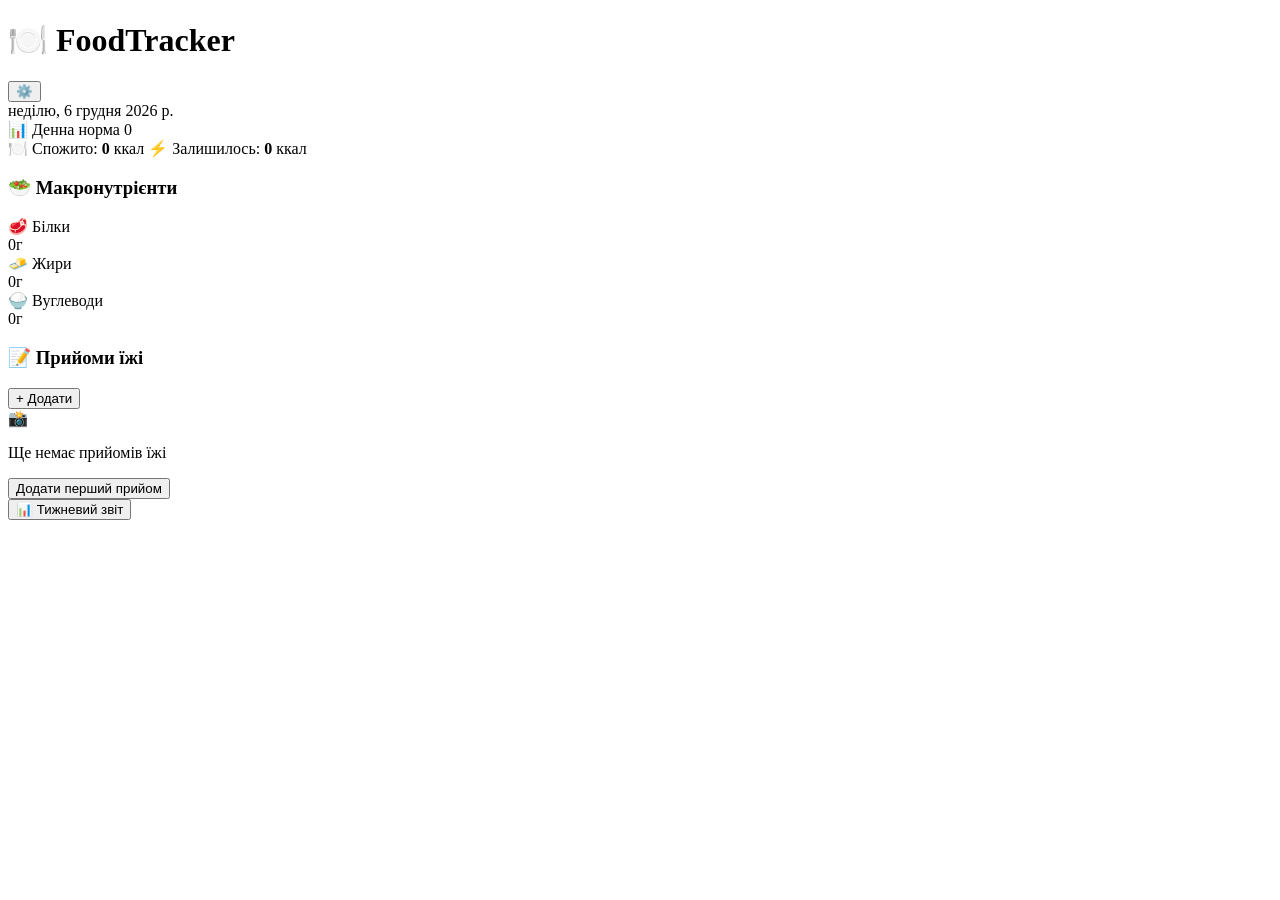
==== webapp/index.html @ 3dcd1859 "Add files via upload" ====
<!-- ============================================ -->
<!-- Файл: webapp/index.html -->
<!-- ============================================ -->
<!DOCTYPE html>
<html lang="uk">
<head>
    <meta charset="UTF-8">
    <meta name="viewport" content="width=device-width, initial-scale=1.0, viewport-fit=cover">
    <title>FoodTracker - Дашборд</title>
    <link rel="stylesheet" href="/static/style.css">
</head>
<body>
    <div class="app-container">
        <header class="header">
            <div class="header-top">
                <h1>🍽️ FoodTracker</h1>
                <button class="settings-btn" onclick="openSettings()">⚙️</button>
            </div>
            <div class="date-info">
                <span id="currentDate"></span>
            </div>
        </header>
        
        <div class="calorie-card">
            <div class="calorie-header">
                <span>📊 Денна норма</span>
                <span id="calorieGoal">0</span>
            </div>
            <div class="progress-bar">
                <div class="progress-fill" id="calorieProgress" style="width: 0%"></div>
            </div>
            <div class="calorie-stats">
                <span>🍽️ Спожито: <strong id="consumedCalories">0</strong> ккал</span>
                <span>⚡ Залишилось: <strong id="remainingCalories">0</strong> ккал</span>
            </div>
        </div>
        
        <div class="macros-card">
            <h3>🥗 Макронутрієнти</h3>
            <div class="macro-item">
                <span>🥩 Білки</span>
                <div class="macro-bar-container">
                    <div class="macro-bar protein-bar" id="proteinBar" style="width: 0%"></div>
                </div>
                <span id="proteinValue">0</span><span>г</span>
            </div>
            <div class="macro-item">
                <span>🧈 Жири</span>
                <div class="macro-bar-container">
                    <div class="macro-bar fat-bar" id="fatBar" style="width: 0%"></div>
                </div>
                <span id="fatValue">0</span><span>г</span>
            </div>
            <div class="macro-item">
                <span>🍚 Вуглеводи</span>
                <div class="macro-bar-container">
                    <div class="macro-bar carbs-bar" id="carbsBar" style="width: 0%"></div>
                </div>
                <span id="carbsValue">0</span><span>г</span>
            </div>
        </div>
        
        <div class="meals-section">
            <div class="section-header">
                <h3>📝 Прийоми їжі</h3>
                <button class="add-meal-btn" onclick="addMeal()">+ Додати</button>
            </div>
            <div id="mealsList" class="meals-list">
                <div class="empty-state">
                    <span>📸</span>
                    <p>Ще немає прийомів їжі</p>
                    <button onclick="addMeal()">Додати перший прийом</button>
                </div>
            </div>
        </div>
        
        <div class="actions-section">
            <button class="report-btn" onclick="getWeeklyReport()">
                📊 Тижневий звіт
            </button>
        </div>
    </div>
    
    <script>
        const telegramId = new URLSearchParams(window.location.search).get('user_id');
        
        if (!telegramId) {
            alert('Помилка авторизації');
        }
        
        // Завантаження даних
        async function loadData() {
            try {
                // Завантажуємо профіль
                const userRes = await fetch(`/api/user/${telegramId}`);
                const userData = await userRes.json();
                
                if (!userData.error) {
                    document.getElementById('calorieGoal').innerText = Math.round(userData.daily_calorie_goal) || 0;
                }
                
                // Завантажуємо прийоми за сьогодні
                const mealsRes = await fetch(`/api/meals/${telegramId}`);
                const meals = await mealsRes.json();
                
                renderMeals(meals);
                calculateTotals(meals, userData);
                
            } catch (error) {
                console.error('Error loading data:', error);
            }
        }
        
        function renderMeals(meals) {
            const container = document.getElementById('mealsList');
            
            if (!meals || meals.length === 0) {
                container.innerHTML = `
                    <div class="empty-state">
                        <span>📸</span>
                        <p>Ще немає прийомів їжі</p>
                        <button onclick="addMeal()">Додати перший прийом</button>
                    </div>
                `;
                return;
            }
            
            container.innerHTML = meals.map(meal => `
                <div class="meal-item">
                    <div class="meal-header">
                        <strong>${meal.name}</strong>
                        <span class="meal-calories">${meal.calories} ккал</span>
                    </div>
                    <div class="meal-macros">
                        <span>🥩 ${meal.protein}g</span>
                        <span>🧈 ${meal.fat}g</span>
                        <span>🍚 ${meal.carbs}g</span>
                    </div>
                    ${meal.feedback ? `<div class="meal-feedback">💡 ${meal.feedback}</div>` : ''}
                    <div class="meal-time">${new Date(meal.created_at).toLocaleTimeString('uk-UA')}</div>
                </div>
            `).join('');
        }
        
        function calculateTotals(meals, userData) {
            let totalCalories = 0;
            let totalProtein = 0;
            let totalFat = 0;
            let totalCarbs = 0;
            
            meals.forEach(meal => {
                totalCalories += meal.calories || 0;
                totalProtein += meal.protein || 0;
                totalFat += meal.fat || 0;
                totalCarbs += meal.carbs || 0;
            });
            
            const goal = userData.daily_calorie_goal || 2000;
            const remaining = Math.max(0, goal - totalCalories);
            const progress = (totalCalories / goal) * 100;
            
            document.getElementById('consumedCalories').innerText = totalCalories;
            document.getElementById('remainingCalories').innerText = Math.round(remaining);
            document.getElementById('calorieProgress').style.width = Math.min(progress, 100) + '%';
            
            document.getElementById('proteinValue').innerText = totalProtein;
            document.getElementById('fatValue').innerText = totalFat;
            document.getElementById('carbsValue').innerText = totalCarbs;
            
            // Розрахунок відсотків для макро (приблизно)
            const proteinGoal = userData.weight ? userData.weight * 1.8 : 100;
            const fatGoal = (goal * 0.28) / 9;
            const carbsGoal = (goal - (proteinGoal * 4) - (fatGoal * 9)) / 4;
            
            document.getElementById('proteinBar').style.width = Math.min((totalProtein / proteinGoal) * 100, 100) + '%';
            document.getElementById('fatBar').style.width = Math.min((totalFat / fatGoal) * 100, 100) + '%';
            document.getElementById('carbsBar').style.width = Math.min((totalCarbs / carbsGoal) * 100, 100) + '%';
        }
        
        function addMeal() {
            window.location.href = `/add-meal?user_id=${telegramId}`;
        }
        
        function openSettings() {
            window.location.href = `/settings?user_id=${telegramId}`;
        }
        
        async function getWeeklyReport() {
            try {
                const response = await fetch(`/api/weekly-report/${telegramId}`);
                const data = await response.json();
                
                if (data.error) {
                    alert(data.error);
                    return;
                }
                
                alert(data.ai_analysis || 'Звіт готовий! Перевірте повідомлення в боті.');
            } catch (error) {
                console.error('Error getting report:', error);
                alert('Помилка отримання звіту');
            }
        }
        
        // Встановлення поточної дати
        document.getElementById('currentDate').innerText = new Date().toLocaleDateString('uk-UA', {
            weekday: 'long',
            year: 'numeric',
            month: 'long',
            day: 'numeric'
        });
        
        // Завантаження даних при старті
        loadData();
        
        // Оновлення кожні 30 секунд
        setInterval(loadData, 30000);
    </script>
</body>
</html>
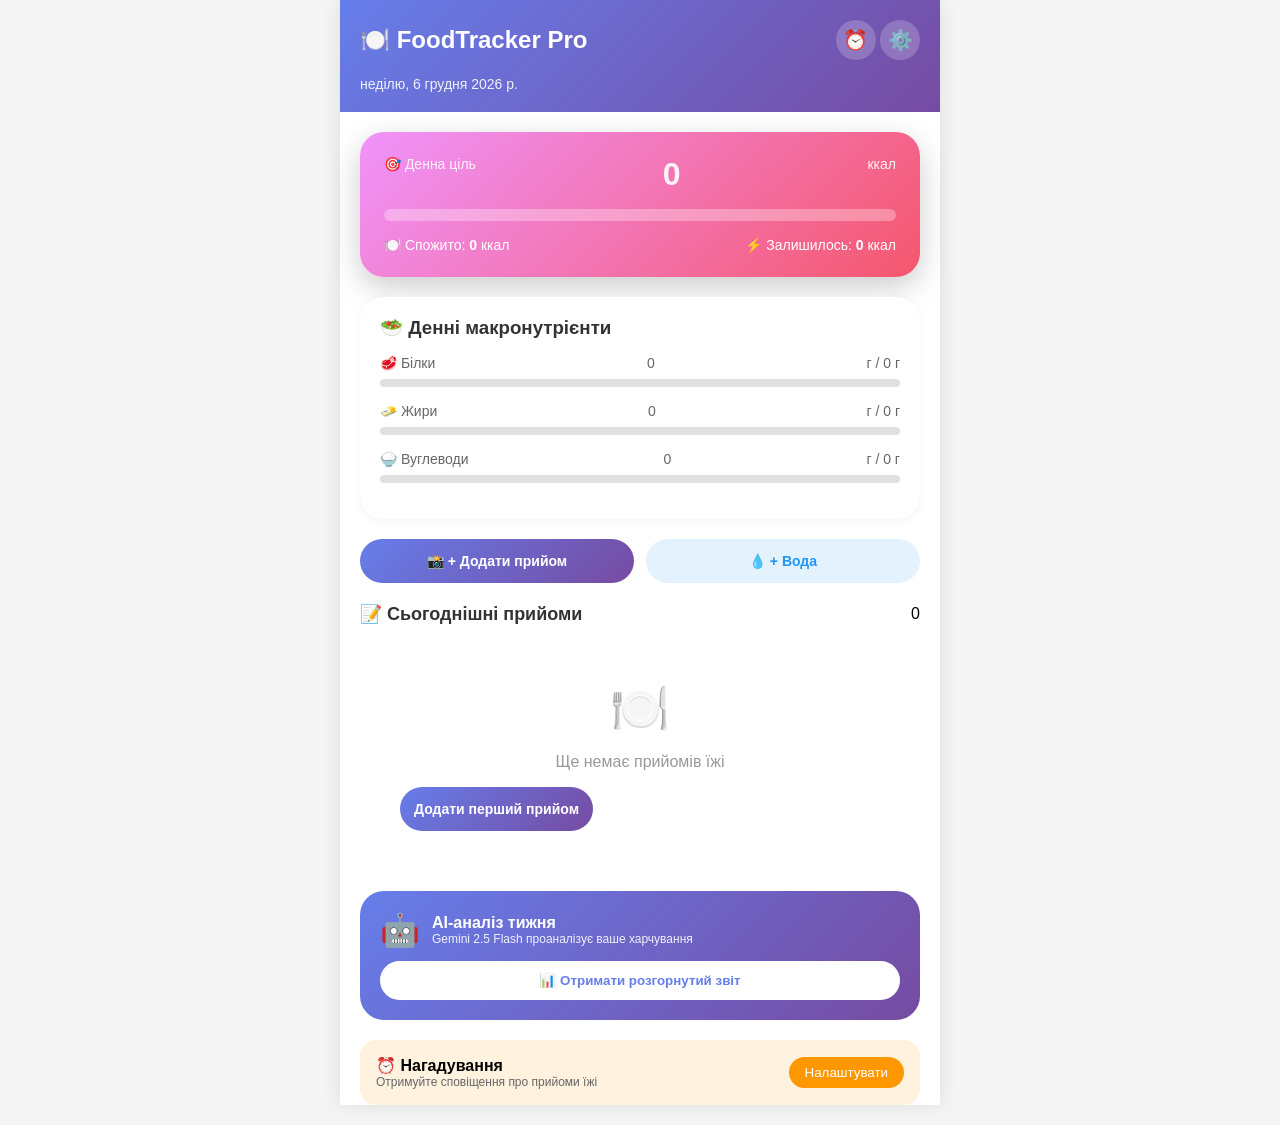
==== commit df9ff2ed: "Update index.html" ====
--- a/webapp/index.html
+++ b/webapp/index.html
@@ -1,30 +1,372 @@
-<!-- ============================================ -->
-<!-- Файл: webapp/index.html -->
-<!-- ============================================ -->
 <!DOCTYPE html>
 <html lang="uk">
 <head>
     <meta charset="UTF-8">
     <meta name="viewport" content="width=device-width, initial-scale=1.0, viewport-fit=cover">
-    <title>FoodTracker - Дашборд</title>
-    <link rel="stylesheet" href="/static/style.css">
+    <title>FoodTracker Pro - AI Nutritionist</title>
+    <style>
+        * {
+            margin: 0;
+            padding: 0;
+            box-sizing: border-box;
+        }
+
+        body {
+            font-family: -apple-system, BlinkMacSystemFont, 'Segoe UI', Roboto, Helvetica, Arial, sans-serif;
+            background: #f5f5f5;
+            min-height: 100vh;
+        }
+
+        /* Головний контейнер */
+        .app-container {
+            max-width: 600px;
+            margin: 0 auto;
+            background: white;
+            min-height: 100vh;
+            box-shadow: 0 0 20px rgba(0,0,0,0.1);
+        }
+
+        /* Хедер */
+        .header {
+            background: linear-gradient(135deg, #667eea 0%, #764ba2 100%);
+            color: white;
+            padding: 20px;
+            position: sticky;
+            top: 0;
+            z-index: 100;
+        }
+
+        .header-top {
+            display: flex;
+            justify-content: space-between;
+            align-items: center;
+            margin-bottom: 16px;
+        }
+
+        .header h1 {
+            font-size: 24px;
+            font-weight: 600;
+        }
+
+        .settings-btn, .notify-btn {
+            background: rgba(255,255,255,0.2);
+            border: none;
+            color: white;
+            width: 40px;
+            height: 40px;
+            border-radius: 20px;
+            font-size: 20px;
+            cursor: pointer;
+            transition: all 0.3s;
+        }
+
+        .date-info {
+            font-size: 14px;
+            opacity: 0.9;
+        }
+
+        /* Картка калорій */
+        .calorie-card {
+            background: linear-gradient(135deg, #f093fb 0%, #f5576c 100%);
+            margin: 20px;
+            padding: 24px;
+            border-radius: 24px;
+            color: white;
+            box-shadow: 0 10px 30px rgba(0,0,0,0.2);
+        }
+
+        .calorie-header {
+            display: flex;
+            justify-content: space-between;
+            margin-bottom: 16px;
+            font-size: 14px;
+            opacity: 0.9;
+        }
+
+        .calorie-goal {
+            font-size: 32px;
+            font-weight: bold;
+        }
+
+        .progress-bar {
+            background: rgba(255,255,255,0.3);
+            height: 12px;
+            border-radius: 6px;
+            overflow: hidden;
+            margin: 16px 0;
+        }
+
+        .progress-fill {
+            background: white;
+            height: 100%;
+            width: 0%;
+            transition: width 0.5s ease;
+            border-radius: 6px;
+        }
+
+        .calorie-stats {
+            display: flex;
+            justify-content: space-between;
+            font-size: 14px;
+        }
+
+        /* Картка макронутрієнтів */
+        .macros-card {
+            background: white;
+            margin: 20px;
+            padding: 20px;
+            border-radius: 24px;
+            box-shadow: 0 2px 10px rgba(0,0,0,0.05);
+        }
+
+        .macros-card h3 {
+            margin-bottom: 16px;
+            color: #333;
+        }
+
+        .macro-item {
+            margin-bottom: 16px;
+        }
+
+        .macro-label {
+            display: flex;
+            justify-content: space-between;
+            margin-bottom: 8px;
+            font-size: 14px;
+            color: #666;
+        }
+
+        .macro-bar {
+            background: #e0e0e0;
+            height: 8px;
+            border-radius: 4px;
+            overflow: hidden;
+        }
+
+        .macro-fill {
+            height: 100%;
+            transition: width 0.5s ease;
+        }
+
+        .protein-fill { background: #4caf50; }
+        .fat-fill { background: #ff9800; }
+        .carbs-fill { background: #2196f3; }
+
+        /* Кнопки дій */
+        .action-buttons {
+            display: grid;
+            grid-template-columns: 1fr 1fr;
+            gap: 12px;
+            margin: 20px;
+        }
+
+        .action-btn {
+            padding: 14px;
+            border: none;
+            border-radius: 28px;
+            font-size: 14px;
+            font-weight: 600;
+            cursor: pointer;
+            transition: all 0.3s;
+            display: flex;
+            align-items: center;
+            justify-content: center;
+            gap: 8px;
+        }
+
+        .add-meal-btn {
+            background: linear-gradient(135deg, #667eea, #764ba2);
+            color: white;
+        }
+
+        .add-water-btn {
+            background: #e3f2fd;
+            color: #2196f3;
+        }
+
+        /* Секція прийомів їжі */
+        .meals-section {
+            margin: 20px;
+        }
+
+        .section-header {
+            display: flex;
+            justify-content: space-between;
+            align-items: center;
+            margin-bottom: 16px;
+        }
+
+        .section-header h3 {
+            font-size: 18px;
+            color: #333;
+        }
+
+        .meal-item {
+            background: #f8f9fa;
+            padding: 16px;
+            border-radius: 16px;
+            margin-bottom: 12px;
+            transition: all 0.3s;
+        }
+
+        .meal-header {
+            display: flex;
+            justify-content: space-between;
+            margin-bottom: 8px;
+        }
+
+        .meal-name {
+            font-weight: 600;
+            color: #333;
+        }
+
+        .meal-calories {
+            font-weight: 600;
+            color: #f5576c;
+        }
+
+        .meal-macros {
+            display: flex;
+            gap: 16px;
+            font-size: 12px;
+            color: #666;
+            margin-bottom: 8px;
+        }
+
+        .meal-feedback {
+            background: #e8f5e9;
+            padding: 8px 12px;
+            border-radius: 12px;
+            font-size: 12px;
+            color: #2e7d32;
+            margin-top: 8px;
+        }
+
+        .meal-time {
+            font-size: 11px;
+            color: #999;
+            margin-top: 8px;
+        }
+
+        /* Тижневий звіт */
+        .report-section {
+            background: linear-gradient(135deg, #667eea 0%, #764ba2 100%);
+            margin: 20px;
+            padding: 20px;
+            border-radius: 24px;
+            color: white;
+        }
+
+        .report-btn {
+            background: white;
+            color: #667eea;
+            border: none;
+            padding: 12px;
+            border-radius: 24px;
+            width: 100%;
+            font-weight: 600;
+            cursor: pointer;
+            margin-top: 12px;
+        }
+
+        /* Нагадування */
+        .reminder-section {
+            background: #fff3e0;
+            margin: 20px;
+            padding: 16px;
+            border-radius: 16px;
+            display: flex;
+            justify-content: space-between;
+            align-items: center;
+        }
+
+        /* Модальне вікно */
+        .modal {
+            display: none;
+            position: fixed;
+            top: 0;
+            left: 0;
+            right: 0;
+            bottom: 0;
+            background: rgba(0,0,0,0.5);
+            z-index: 1000;
+            align-items: center;
+            justify-content: center;
+        }
+
+        .modal-content {
+            background: white;
+            border-radius: 24px;
+            padding: 24px;
+            max-width: 90%;
+            width: 400px;
+            max-height: 80vh;
+            overflow-y: auto;
+        }
+
+        .modal-header {
+            display: flex;
+            justify-content: space-between;
+            margin-bottom: 20px;
+        }
+
+        .close-modal {
+            background: none;
+            border: none;
+            font-size: 24px;
+            cursor: pointer;
+        }
+
+        /* Порожній стан */
+        .empty-state {
+            text-align: center;
+            padding: 40px;
+            color: #999;
+        }
+
+        .empty-state span {
+            font-size: 48px;
+            display: block;
+            margin-bottom: 16px;
+        }
+
+        /* Анімації */
+        @keyframes slideIn {
+            from {
+                transform: translateY(20px);
+                opacity: 0;
+            }
+            to {
+                transform: translateY(0);
+                opacity: 1;
+            }
+        }
+
+        .meal-item {
+            animation: slideIn 0.3s ease;
+        }
+    </style>
 </head>
 <body>
     <div class="app-container">
-        <header class="header">
+        <!-- Хедер -->
+        <div class="header">
             <div class="header-top">
-                <h1>🍽️ FoodTracker</h1>
-                <button class="settings-btn" onclick="openSettings()">⚙️</button>
-            </div>
-            <div class="date-info">
-                <span id="currentDate"></span>
-            </div>
-        </header>
-        
+                <h1>🍽️ FoodTracker Pro</h1>
+                <div>
+                    <button class="notify-btn" onclick="openNotifications()">⏰</button>
+                    <button class="settings-btn" onclick="openSettings()">⚙️</button>
+                </div>
+            </div>
+            <div class="date-info" id="currentDate"></div>
+        </div>
+
+        <!-- Картка калорій -->
         <div class="calorie-card">
             <div class="calorie-header">
-                <span>📊 Денна норма</span>
-                <span id="calorieGoal">0</span>
+                <span>🎯 Денна ціль</span>
+                <span class="calorie-goal" id="calorieGoal">0</span>
+                <span>ккал</span>
             </div>
             <div class="progress-bar">
                 <div class="progress-fill" id="calorieProgress" style="width: 0%"></div>
@@ -34,92 +376,214 @@
                 <span>⚡ Залишилось: <strong id="remainingCalories">0</strong> ккал</span>
             </div>
         </div>
-        
+
+        <!-- Макронутрієнти -->
         <div class="macros-card">
-            <h3>🥗 Макронутрієнти</h3>
+            <h3>🥗 Денні макронутрієнти</h3>
             <div class="macro-item">
-                <span>🥩 Білки</span>
-                <div class="macro-bar-container">
-                    <div class="macro-bar protein-bar" id="proteinBar" style="width: 0%"></div>
-                </div>
-                <span id="proteinValue">0</span><span>г</span>
+                <div class="macro-label">
+                    <span>🥩 Білки</span>
+                    <span id="proteinValue">0</span>
+                    <span>г / <span id="proteinGoal">0</span> г</span>
+                </div>
+                <div class="macro-bar">
+                    <div class="macro-fill protein-fill" id="proteinBar" style="width: 0%"></div>
+                </div>
             </div>
             <div class="macro-item">
-                <span>🧈 Жири</span>
-                <div class="macro-bar-container">
-                    <div class="macro-bar fat-bar" id="fatBar" style="width: 0%"></div>
-                </div>
-                <span id="fatValue">0</span><span>г</span>
+                <div class="macro-label">
+                    <span>🧈 Жири</span>
+                    <span id="fatValue">0</span>
+                    <span>г / <span id="fatGoal">0</span> г</span>
+                </div>
+                <div class="macro-bar">
+                    <div class="macro-fill fat-fill" id="fatBar" style="width: 0%"></div>
+                </div>
             </div>
             <div class="macro-item">
-                <span>🍚 Вуглеводи</span>
-                <div class="macro-bar-container">
-                    <div class="macro-bar carbs-bar" id="carbsBar" style="width: 0%"></div>
-                </div>
-                <span id="carbsValue">0</span><span>г</span>
+                <div class="macro-label">
+                    <span>🍚 Вуглеводи</span>
+                    <span id="carbsValue">0</span>
+                    <span>г / <span id="carbsGoal">0</span> г</span>
+                </div>
+                <div class="macro-bar">
+                    <div class="macro-fill carbs-fill" id="carbsBar" style="width: 0%"></div>
+                </div>
             </div>
         </div>
-        
+
+        <!-- Кнопки дій -->
+        <div class="action-buttons">
+            <button class="action-btn add-meal-btn" onclick="addMeal()">
+                📸 + Додати прийом
+            </button>
+            <button class="action-btn add-water-btn" onclick="addWater()">
+                💧 + Вода
+            </button>
+        </div>
+
+        <!-- Список прийомів їжі -->
         <div class="meals-section">
             <div class="section-header">
-                <h3>📝 Прийоми їжі</h3>
-                <button class="add-meal-btn" onclick="addMeal()">+ Додати</button>
-            </div>
-            <div id="mealsList" class="meals-list">
+                <h3>📝 Сьогоднішні прийоми</h3>
+                <span id="mealsCount">0</span>
+            </div>
+            <div id="mealsList">
                 <div class="empty-state">
-                    <span>📸</span>
+                    <span>🍽️</span>
                     <p>Ще немає прийомів їжі</p>
-                    <button onclick="addMeal()">Додати перший прийом</button>
+                    <button class="action-btn add-meal-btn" onclick="addMeal()" style="margin-top: 16px;">
+                        Додати перший прийом
+                    </button>
                 </div>
             </div>
         </div>
-        
-        <div class="actions-section">
+
+        <!-- Тижневий звіт -->
+        <div class="report-section">
+            <div style="display: flex; align-items: center; gap: 12px;">
+                <span style="font-size: 32px;">🤖</span>
+                <div>
+                    <strong>AI-аналіз тижня</strong>
+                    <div style="font-size: 12px; opacity: 0.9;">Gemini 2.5 Flash проаналізує ваше харчування</div>
+                </div>
+            </div>
             <button class="report-btn" onclick="getWeeklyReport()">
-                📊 Тижневий звіт
+                📊 Отримати розгорнутий звіт
+            </button>
+        </div>
+
+        <!-- Нагадування -->
+        <div class="reminder-section">
+            <div>
+                <span>⏰</span>
+                <strong>Нагадування</strong>
+                <div style="font-size: 12px; color: #666;">Отримуйте сповіщення про прийоми їжі</div>
+            </div>
+            <button onclick="openNotifications()" style="background: #ff9800; color: white; border: none; padding: 8px 16px; border-radius: 20px;">
+                Налаштувати
             </button>
         </div>
     </div>
-    
+
+    <!-- Модальне вікно налаштувань -->
+    <div id="settingsModal" class="modal">
+        <div class="modal-content">
+            <div class="modal-header">
+                <h3>⚙️ Налаштування профілю</h3>
+                <button class="close-modal" onclick="closeSettings()">×</button>
+            </div>
+            <div>
+                <label style="display: block; margin-bottom: 8px;">Вік (років)</label>
+                <input type="number" id="age" style="width: 100%; padding: 10px; border-radius: 12px; border: 1px solid #ddd; margin-bottom: 16px;">
+                
+                <label style="display: block; margin-bottom: 8px;">Стать</label>
+                <select id="gender" style="width: 100%; padding: 10px; border-radius: 12px; border: 1px solid #ddd; margin-bottom: 16px;">
+                    <option value="male">Чоловік</option>
+                    <option value="female">Жінка</option>
+                </select>
+                
+                <label style="display: block; margin-bottom: 8px;">Зріст (см)</label>
+                <input type="number" id="height" style="width: 100%; padding: 10px; border-radius: 12px; border: 1px solid #ddd; margin-bottom: 16px;">
+                
+                <label style="display: block; margin-bottom: 8px;">Вага (кг)</label>
+                <input type="number" id="weight" step="0.1" style="width: 100%; padding: 10px; border-radius: 12px; border: 1px solid #ddd; margin-bottom: 16px;">
+                
+                <label style="display: block; margin-bottom: 8px;">Рівень активності</label>
+                <select id="activityLevel" style="width: 100%; padding: 10px; border-radius: 12px; border: 1px solid #ddd; margin-bottom: 16px;">
+                    <option value="sedentary">Сидячий (офісна робота)</option>
+                    <option value="light">Легкий (1-3 тренування/тиждень)</option>
+                    <option value="moderate">Помірний (3-5 тренувань/тиждень)</option>
+                    <option value="active">Високий (6-7 тренувань/тиждень)</option>
+                    <option value="very_active">Дуже високий (фізична робота)</option>
+                </select>
+                
+                <label style="display: block; margin-bottom: 8px;">Моя ціль</label>
+                <select id="goal" style="width: 100%; padding: 10px; border-radius: 12px; border: 1px solid #ddd; margin-bottom: 16px;">
+                    <option value="lose">🏃 Схуднення</option>
+                    <option value="maintain">⚖️ Підтримка ваги</option>
+                    <option value="gain">💪 Набір м'язової маси</option>
+                </select>
+                
+                <button onclick="saveProfile()" style="width: 100%; padding: 12px; background: linear-gradient(135deg, #667eea, #764ba2); color: white; border: none; border-radius: 24px; font-weight: 600;">
+                    💾 Зберегти налаштування
+                </button>
+            </div>
+        </div>
+    </div>
+
     <script>
         const telegramId = new URLSearchParams(window.location.search).get('user_id');
-        
-        if (!telegramId) {
-            alert('Помилка авторизації');
-        }
-        
+        let currentData = {
+            meals: [],
+            user: null
+        };
+
+        // Поточна дата
+        document.getElementById('currentDate').innerText = new Date().toLocaleDateString('uk-UA', {
+            weekday: 'long',
+            year: 'numeric',
+            month: 'long',
+            day: 'numeric'
+        });
+
         // Завантаження даних
         async function loadData() {
             try {
                 // Завантажуємо профіль
                 const userRes = await fetch(`/api/user/${telegramId}`);
                 const userData = await userRes.json();
-                
                 if (!userData.error) {
-                    document.getElementById('calorieGoal').innerText = Math.round(userData.daily_calorie_goal) || 0;
+                    currentData.user = userData;
+                    document.getElementById('calorieGoal').innerText = Math.round(userData.daily_calorie_goal) || 2000;
+                    
+                    // Розраховуємо норми БЖУ
+                    const macros = calculateMacros(userData);
+                    document.getElementById('proteinGoal').innerText = macros.protein;
+                    document.getElementById('fatGoal').innerText = macros.fat;
+                    document.getElementById('carbsGoal').innerText = macros.carbs;
                 }
                 
-                // Завантажуємо прийоми за сьогодні
+                // Завантажуємо прийоми
                 const mealsRes = await fetch(`/api/meals/${telegramId}`);
                 const meals = await mealsRes.json();
-                
+                currentData.meals = meals;
                 renderMeals(meals);
-                calculateTotals(meals, userData);
+                calculateTotals(meals, currentData.user);
                 
             } catch (error) {
                 console.error('Error loading data:', error);
             }
         }
-        
+
+        function calculateMacros(user) {
+            const calories = user?.daily_calorie_goal || 2000;
+            const weight = user?.weight || 70;
+            const goal = user?.goal || 'maintain';
+            
+            let proteinPerKg = 1.8;
+            if (goal === 'gain') proteinPerKg = 2.0;
+            if (goal === 'lose') proteinPerKg = 2.2;
+            
+            const protein = Math.round(weight * proteinPerKg);
+            const fat = Math.round((calories * 0.28) / 9);
+            const carbs = Math.round((calories - (protein * 4) - (fat * 9)) / 4);
+            
+            return { protein, fat, carbs };
+        }
+
         function renderMeals(meals) {
             const container = document.getElementById('mealsList');
+            document.getElementById('mealsCount').innerText = meals.length;
             
             if (!meals || meals.length === 0) {
                 container.innerHTML = `
                     <div class="empty-state">
-                        <span>📸</span>
+                        <span>🍽️</span>
                         <p>Ще немає прийомів їжі</p>
-                        <button onclick="addMeal()">Додати перший прийом</button>
+                        <button class="action-btn add-meal-btn" onclick="addMeal()" style="margin-top: 16px;">
+                            Додати перший прийом
+                        </button>
                     </div>
                 `;
                 return;
@@ -128,25 +592,22 @@
             container.innerHTML = meals.map(meal => `
                 <div class="meal-item">
                     <div class="meal-header">
-                        <strong>${meal.name}</strong>
+                        <span class="meal-name">${meal.name}</span>
                         <span class="meal-calories">${meal.calories} ккал</span>
                     </div>
                     <div class="meal-macros">
-                        <span>🥩 ${meal.protein}g</span>
-                        <span>🧈 ${meal.fat}g</span>
-                        <span>🍚 ${meal.carbs}g</span>
+                        <span>🥩 ${meal.protein}г</span>
+                        <span>🧈 ${meal.fat}г</span>
+                        <span>🍚 ${meal.carbs}г</span>
                     </div>
                     ${meal.feedback ? `<div class="meal-feedback">💡 ${meal.feedback}</div>` : ''}
                     <div class="meal-time">${new Date(meal.created_at).toLocaleTimeString('uk-UA')}</div>
                 </div>
             `).join('');
         }
-        
-        function calculateTotals(meals, userData) {
-            let totalCalories = 0;
-            let totalProtein = 0;
-            let totalFat = 0;
-            let totalCarbs = 0;
+
+        function calculateTotals(meals, user) {
+            let totalCalories = 0, totalProtein = 0, totalFat = 0, totalCarbs = 0;
             
             meals.forEach(meal => {
                 totalCalories += meal.calories || 0;
@@ -155,7 +616,7 @@
                 totalCarbs += meal.carbs || 0;
             });
             
-            const goal = userData.daily_calorie_goal || 2000;
+            const goal = user?.daily_calorie_goal || 2000;
             const remaining = Math.max(0, goal - totalCalories);
             const progress = (totalCalories / goal) * 100;
             
@@ -167,24 +628,69 @@
             document.getElementById('fatValue').innerText = totalFat;
             document.getElementById('carbsValue').innerText = totalCarbs;
             
-            // Розрахунок відсотків для макро (приблизно)
-            const proteinGoal = userData.weight ? userData.weight * 1.8 : 100;
-            const fatGoal = (goal * 0.28) / 9;
-            const carbsGoal = (goal - (proteinGoal * 4) - (fatGoal * 9)) / 4;
-            
-            document.getElementById('proteinBar').style.width = Math.min((totalProtein / proteinGoal) * 100, 100) + '%';
-            document.getElementById('fatBar').style.width = Math.min((totalFat / fatGoal) * 100, 100) + '%';
-            document.getElementById('carbsBar').style.width = Math.min((totalCarbs / carbsGoal) * 100, 100) + '%';
-        }
-        
+            const macros = calculateMacros(user);
+            document.getElementById('proteinBar').style.width = Math.min((totalProtein / macros.protein) * 100, 100) + '%';
+            document.getElementById('fatBar').style.width = Math.min((totalFat / macros.fat) * 100, 100) + '%';
+            document.getElementById('carbsBar').style.width = Math.min((totalCarbs / macros.carbs) * 100, 100) + '%';
+        }
+
         function addMeal() {
             window.location.href = `/add-meal?user_id=${telegramId}`;
         }
-        
+
+        function addWater() {
+            alert('💧 Функція відстеження води скоро з\'явиться!');
+        }
+
         function openSettings() {
-            window.location.href = `/settings?user_id=${telegramId}`;
-        }
-        
+            document.getElementById('settingsModal').style.display = 'flex';
+            if (currentData.user) {
+                document.getElementById('age').value = currentData.user.age || '';
+                document.getElementById('gender').value = currentData.user.gender || 'male';
+                document.getElementById('height').value = currentData.user.height || '';
+                document.getElementById('weight').value = currentData.user.weight || '';
+                document.getElementById('activityLevel').value = currentData.user.activity_level || 'moderate';
+                document.getElementById('goal').value = currentData.user.goal || 'maintain';
+            }
+        }
+
+        function closeSettings() {
+            document.getElementById('settingsModal').style.display = 'none';
+        }
+
+        async function saveProfile() {
+            const profile = {
+                age: parseInt(document.getElementById('age').value) || 0,
+                gender: document.getElementById('gender').value,
+                height: parseInt(document.getElementById('height').value) || 0,
+                weight: parseFloat(document.getElementById('weight').value) || 0,
+                activity_level: document.getElementById('activityLevel').value,
+                goal: document.getElementById('goal').value
+            };
+            
+            try {
+                const response = await fetch(`/api/user/${telegramId}`, {
+                    method: 'POST',
+                    headers: { 'Content-Type': 'application/json' },
+                    body: JSON.stringify(profile)
+                });
+                
+                if (response.ok) {
+                    alert('✅ Профіль збережено!');
+                    closeSettings();
+                    loadData();
+                } else {
+                    alert('❌ Помилка збереження');
+                }
+            } catch (error) {
+                console.error('Save error:', error);
+            }
+        }
+
+        function openNotifications() {
+            alert('⏰ Налаштування нагадувань:\n\nСкоро ви зможете налаштувати час сповіщень!');
+        }
+
         async function getWeeklyReport() {
             try {
                 const response = await fetch(`/api/weekly-report/${telegramId}`);
@@ -195,26 +701,18 @@
                     return;
                 }
                 
-                alert(data.ai_analysis || 'Звіт готовий! Перевірте повідомлення в боті.');
+                alert('📊 Тижневий звіт готовий! Перевірте повідомлення в боті.');
             } catch (error) {
                 console.error('Error getting report:', error);
                 alert('Помилка отримання звіту');
             }
         }
-        
-        // Встановлення поточної дати
-        document.getElementById('currentDate').innerText = new Date().toLocaleDateString('uk-UA', {
-            weekday: 'long',
-            year: 'numeric',
-            month: 'long',
-            day: 'numeric'
-        });
-        
-        // Завантаження даних при старті
-        loadData();
-        
-        // Оновлення кожні 30 секунд
-        setInterval(loadData, 30000);
+
+        // Завантажуємо дані при старті
+        if (telegramId) {
+            loadData();
+            setInterval(loadData, 30000);
+        }
     </script>
 </body>
-</html>+</html>
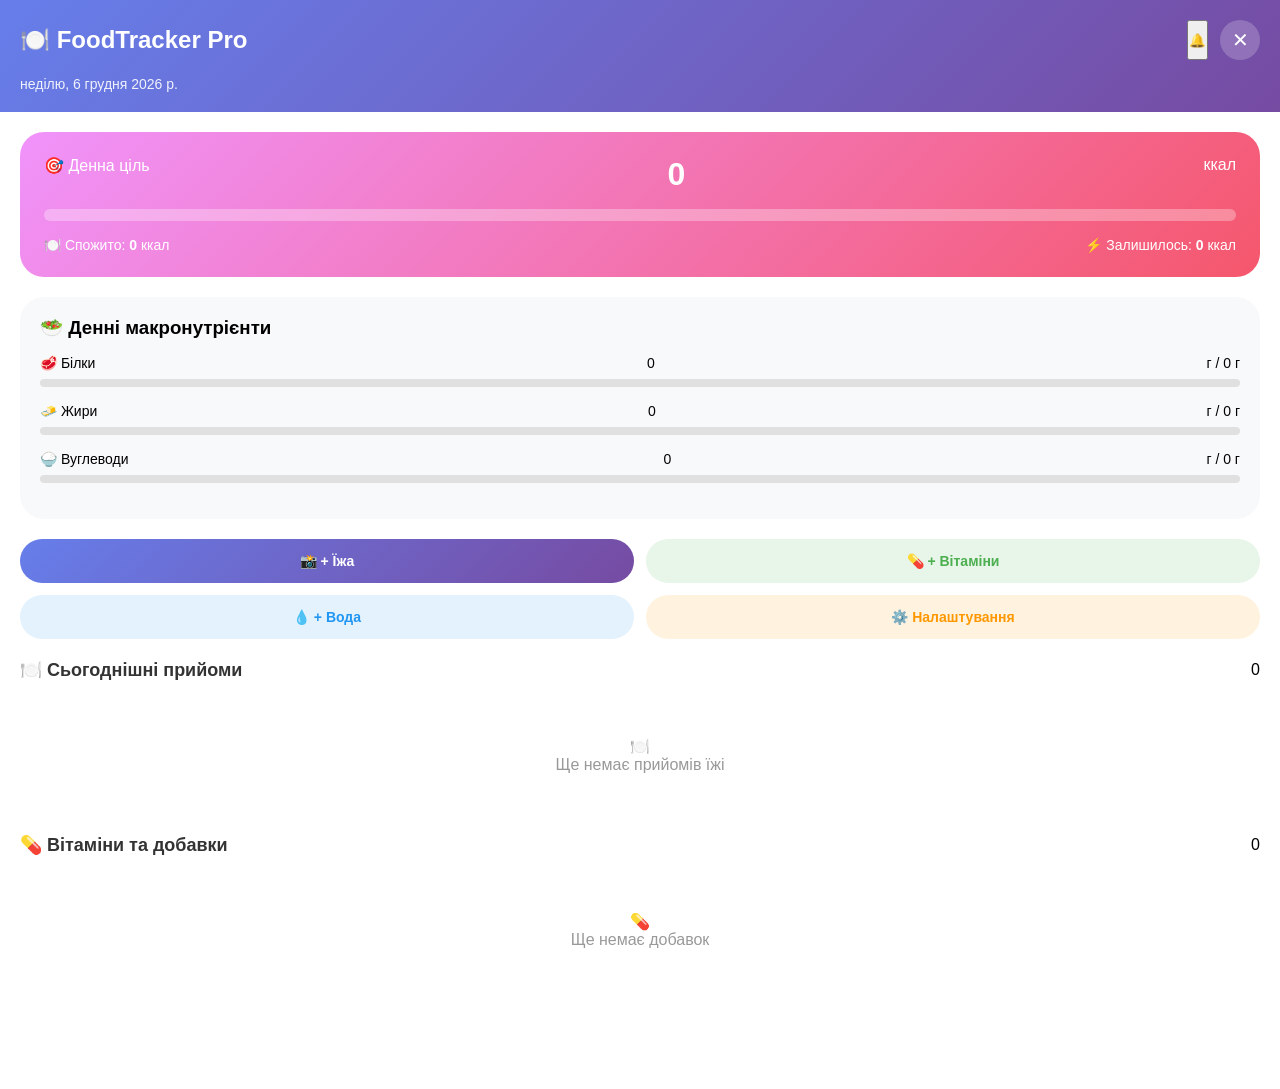
==== commit 0c4fb383: "Update index.html" ====
--- a/webapp/index.html
+++ b/webapp/index.html
@@ -17,13 +17,12 @@
             min-height: 100vh;
         }
 
-        /* Головний контейнер */
+        /* Головний контейнер - на весь екран */
         .app-container {
-            max-width: 600px;
-            margin: 0 auto;
+            width: 100%;
+            min-height: 100vh;
             background: white;
-            min-height: 100vh;
-            box-shadow: 0 0 20px rgba(0,0,0,0.1);
+            padding-bottom: 80px;
         }
 
         /* Хедер */
@@ -48,7 +47,7 @@
             font-weight: 600;
         }
 
-        .settings-btn, .notify-btn {
+        .exit-btn {
             background: rgba(255,255,255,0.2);
             border: none;
             color: white;
@@ -57,7 +56,6 @@
             border-radius: 20px;
             font-size: 20px;
             cursor: pointer;
-            transition: all 0.3s;
         }
 
         .date-info {
@@ -72,15 +70,12 @@
             padding: 24px;
             border-radius: 24px;
             color: white;
-            box-shadow: 0 10px 30px rgba(0,0,0,0.2);
         }
 
         .calorie-header {
             display: flex;
             justify-content: space-between;
             margin-bottom: 16px;
-            font-size: 14px;
-            opacity: 0.9;
         }
 
         .calorie-goal {
@@ -101,7 +96,6 @@
             height: 100%;
             width: 0%;
             transition: width 0.5s ease;
-            border-radius: 6px;
         }
 
         .calorie-stats {
@@ -112,16 +106,10 @@
 
         /* Картка макронутрієнтів */
         .macros-card {
-            background: white;
+            background: #f8f9fa;
             margin: 20px;
             padding: 20px;
             border-radius: 24px;
-            box-shadow: 0 2px 10px rgba(0,0,0,0.05);
-        }
-
-        .macros-card h3 {
-            margin-bottom: 16px;
-            color: #333;
         }
 
         .macro-item {
@@ -133,7 +121,6 @@
             justify-content: space-between;
             margin-bottom: 8px;
             font-size: 14px;
-            color: #666;
         }
 
         .macro-bar {
@@ -168,10 +155,6 @@
             font-weight: 600;
             cursor: pointer;
             transition: all 0.3s;
-            display: flex;
-            align-items: center;
-            justify-content: center;
-            gap: 8px;
         }
 
         .add-meal-btn {
@@ -179,13 +162,18 @@
             color: white;
         }
 
+        .add-supplement-btn {
+            background: #e8f5e9;
+            color: #4caf50;
+        }
+
         .add-water-btn {
             background: #e3f2fd;
             color: #2196f3;
         }
 
         /* Секція прийомів їжі */
-        .meals-section {
+        .meals-section, .supplements-section {
             margin: 20px;
         }
 
@@ -201,12 +189,11 @@
             color: #333;
         }
 
-        .meal-item {
+        .meal-item, .supplement-item {
             background: #f8f9fa;
             padding: 16px;
             border-radius: 16px;
             margin-bottom: 12px;
-            transition: all 0.3s;
         }
 
         .meal-header {
@@ -230,7 +217,6 @@
             gap: 16px;
             font-size: 12px;
             color: #666;
-            margin-bottom: 8px;
         }
 
         .meal-feedback {
@@ -240,44 +226,6 @@
             font-size: 12px;
             color: #2e7d32;
             margin-top: 8px;
-        }
-
-        .meal-time {
-            font-size: 11px;
-            color: #999;
-            margin-top: 8px;
-        }
-
-        /* Тижневий звіт */
-        .report-section {
-            background: linear-gradient(135deg, #667eea 0%, #764ba2 100%);
-            margin: 20px;
-            padding: 20px;
-            border-radius: 24px;
-            color: white;
-        }
-
-        .report-btn {
-            background: white;
-            color: #667eea;
-            border: none;
-            padding: 12px;
-            border-radius: 24px;
-            width: 100%;
-            font-weight: 600;
-            cursor: pointer;
-            margin-top: 12px;
-        }
-
-        /* Нагадування */
-        .reminder-section {
-            background: #fff3e0;
-            margin: 20px;
-            padding: 16px;
-            border-radius: 16px;
-            display: flex;
-            justify-content: space-between;
-            align-items: center;
         }
 
         /* Модальне вікно */
@@ -317,33 +265,56 @@
             cursor: pointer;
         }
 
-        /* Порожній стан */
-        .empty-state {
-            text-align: center;
-            padding: 40px;
-            color: #999;
-        }
-
-        .empty-state span {
-            font-size: 48px;
+        .form-group {
+            margin-bottom: 16px;
+        }
+
+        .form-group label {
             display: block;
-            margin-bottom: 16px;
-        }
-
-        /* Анімації */
-        @keyframes slideIn {
-            from {
-                transform: translateY(20px);
-                opacity: 0;
-            }
-            to {
-                transform: translateY(0);
-                opacity: 1;
-            }
-        }
-
-        .meal-item {
-            animation: slideIn 0.3s ease;
+            margin-bottom: 8px;
+            font-weight: 500;
+        }
+
+        .form-group input, .form-group select {
+            width: 100%;
+            padding: 12px;
+            border: 1px solid #ddd;
+            border-radius: 12px;
+            font-size: 16px;
+        }
+
+        .save-btn {
+            width: 100%;
+            padding: 14px;
+            background: linear-gradient(135deg, #667eea, #764ba2);
+            color: white;
+            border: none;
+            border-radius: 28px;
+            font-size: 16px;
+            font-weight: 600;
+            cursor: pointer;
+            margin-top: 16px;
+        }
+
+        /* Сповіщення */
+        .notification-bell {
+            position: relative;
+            cursor: pointer;
+        }
+
+        .notification-badge {
+            position: absolute;
+            top: -5px;
+            right: -5px;
+            background: #ff4757;
+            color: white;
+            border-radius: 50%;
+            width: 18px;
+            height: 18px;
+            font-size: 10px;
+            display: flex;
+            align-items: center;
+            justify-content: center;
         }
     </style>
 </head>
@@ -353,9 +324,12 @@
         <div class="header">
             <div class="header-top">
                 <h1>🍽️ FoodTracker Pro</h1>
-                <div>
-                    <button class="notify-btn" onclick="openNotifications()">⏰</button>
-                    <button class="settings-btn" onclick="openSettings()">⚙️</button>
+                <div style="display: flex; gap: 12px;">
+                    <button class="notification-bell" onclick="openNotifications()">
+                        🔔
+                        <span id="notificationBadge" class="notification-badge" style="display: none;">0</span>
+                    </button>
+                    <button class="exit-btn" onclick="closeApp()">✕</button>
                 </div>
             </div>
             <div class="date-info" id="currentDate"></div>
@@ -379,7 +353,7 @@
 
         <!-- Макронутрієнти -->
         <div class="macros-card">
-            <h3>🥗 Денні макронутрієнти</h3>
+            <h3 style="margin-bottom: 16px;">🥗 Денні макронутрієнти</h3>
             <div class="macro-item">
                 <div class="macro-label">
                     <span>🥩 Білки</span>
@@ -415,54 +389,45 @@
         <!-- Кнопки дій -->
         <div class="action-buttons">
             <button class="action-btn add-meal-btn" onclick="addMeal()">
-                📸 + Додати прийом
+                📸 + Їжа
+            </button>
+            <button class="action-btn add-supplement-btn" onclick="addSupplement()">
+                💊 + Вітаміни
             </button>
             <button class="action-btn add-water-btn" onclick="addWater()">
                 💧 + Вода
             </button>
+            <button class="action-btn" style="background: #fff3e0; color: #ff9800;" onclick="openSettings()">
+                ⚙️ Налаштування
+            </button>
         </div>
 
         <!-- Список прийомів їжі -->
         <div class="meals-section">
             <div class="section-header">
-                <h3>📝 Сьогоднішні прийоми</h3>
+                <h3>🍽️ Сьогоднішні прийоми</h3>
                 <span id="mealsCount">0</span>
             </div>
             <div id="mealsList">
-                <div class="empty-state">
+                <div class="empty-state" style="text-align: center; padding: 40px; color: #999;">
                     <span>🍽️</span>
                     <p>Ще немає прийомів їжі</p>
-                    <button class="action-btn add-meal-btn" onclick="addMeal()" style="margin-top: 16px;">
-                        Додати перший прийом
-                    </button>
                 </div>
             </div>
         </div>
 
-        <!-- Тижневий звіт -->
-        <div class="report-section">
-            <div style="display: flex; align-items: center; gap: 12px;">
-                <span style="font-size: 32px;">🤖</span>
-                <div>
-                    <strong>AI-аналіз тижня</strong>
-                    <div style="font-size: 12px; opacity: 0.9;">Gemini 2.5 Flash проаналізує ваше харчування</div>
-                </div>
-            </div>
-            <button class="report-btn" onclick="getWeeklyReport()">
-                📊 Отримати розгорнутий звіт
-            </button>
-        </div>
-
-        <!-- Нагадування -->
-        <div class="reminder-section">
-            <div>
-                <span>⏰</span>
-                <strong>Нагадування</strong>
-                <div style="font-size: 12px; color: #666;">Отримуйте сповіщення про прийоми їжі</div>
-            </div>
-            <button onclick="openNotifications()" style="background: #ff9800; color: white; border: none; padding: 8px 16px; border-radius: 20px;">
-                Налаштувати
-            </button>
+        <!-- Список вітамінів/добавок -->
+        <div class="supplements-section">
+            <div class="section-header">
+                <h3>💊 Вітаміни та добавки</h3>
+                <span id="supplementsCount">0</span>
+            </div>
+            <div id="supplementsList">
+                <div class="empty-state" style="text-align: center; padding: 40px; color: #999;">
+                    <span>💊</span>
+                    <p>Ще немає добавок</p>
+                </div>
+            </div>
         </div>
     </div>
 
@@ -474,41 +439,63 @@
                 <button class="close-modal" onclick="closeSettings()">×</button>
             </div>
             <div>
-                <label style="display: block; margin-bottom: 8px;">Вік (років)</label>
-                <input type="number" id="age" style="width: 100%; padding: 10px; border-radius: 12px; border: 1px solid #ddd; margin-bottom: 16px;">
-                
-                <label style="display: block; margin-bottom: 8px;">Стать</label>
-                <select id="gender" style="width: 100%; padding: 10px; border-radius: 12px; border: 1px solid #ddd; margin-bottom: 16px;">
-                    <option value="male">Чоловік</option>
-                    <option value="female">Жінка</option>
-                </select>
-                
-                <label style="display: block; margin-bottom: 8px;">Зріст (см)</label>
-                <input type="number" id="height" style="width: 100%; padding: 10px; border-radius: 12px; border: 1px solid #ddd; margin-bottom: 16px;">
-                
-                <label style="display: block; margin-bottom: 8px;">Вага (кг)</label>
-                <input type="number" id="weight" step="0.1" style="width: 100%; padding: 10px; border-radius: 12px; border: 1px solid #ddd; margin-bottom: 16px;">
-                
-                <label style="display: block; margin-bottom: 8px;">Рівень активності</label>
-                <select id="activityLevel" style="width: 100%; padding: 10px; border-radius: 12px; border: 1px solid #ddd; margin-bottom: 16px;">
-                    <option value="sedentary">Сидячий (офісна робота)</option>
-                    <option value="light">Легкий (1-3 тренування/тиждень)</option>
-                    <option value="moderate">Помірний (3-5 тренувань/тиждень)</option>
-                    <option value="active">Високий (6-7 тренувань/тиждень)</option>
-                    <option value="very_active">Дуже високий (фізична робота)</option>
-                </select>
-                
-                <label style="display: block; margin-bottom: 8px;">Моя ціль</label>
-                <select id="goal" style="width: 100%; padding: 10px; border-radius: 12px; border: 1px solid #ddd; margin-bottom: 16px;">
-                    <option value="lose">🏃 Схуднення</option>
-                    <option value="maintain">⚖️ Підтримка ваги</option>
-                    <option value="gain">💪 Набір м'язової маси</option>
-                </select>
-                
-                <button onclick="saveProfile()" style="width: 100%; padding: 12px; background: linear-gradient(135deg, #667eea, #764ba2); color: white; border: none; border-radius: 24px; font-weight: 600;">
-                    💾 Зберегти налаштування
-                </button>
-            </div>
+                <div class="form-group">
+                    <label>👤 Вік (років)</label>
+                    <input type="number" id="age" placeholder="25" style="font-size: 16px; padding: 14px;">
+                </div>
+                <div class="form-group">
+                    <label>⚧ Стать</label>
+                    <select id="gender" style="font-size: 16px; padding: 14px;">
+                        <option value="male">Чоловік</option>
+                        <option value="female">Жінка</option>
+                    </select>
+                </div>
+                <div class="form-group">
+                    <label>📏 Зріст (см)</label>
+                    <input type="number" id="height" placeholder="170" style="font-size: 16px; padding: 14px;">
+                </div>
+                <div class="form-group">
+                    <label>⚖️ Вага (кг)</label>
+                    <input type="number" id="weight" step="0.1" placeholder="70" style="font-size: 16px; padding: 14px;">
+                </div>
+                <div class="form-group">
+                    <label>🏃 Рівень активності</label>
+                    <select id="activityLevel" style="font-size: 16px; padding: 14px;">
+                        <option value="sedentary">Сидячий (офісна робота)</option>
+                        <option value="light">Легкий (1-3 тренування)</option>
+                        <option value="moderate">Помірний (3-5 тренувань)</option>
+                        <option value="active">Високий (6-7 тренувань)</option>
+                        <option value="very_active">Дуже високий (фізична робота)</option>
+                    </select>
+                </div>
+                <div class="form-group">
+                    <label>🎯 Моя ціль</label>
+                    <select id="goal" style="font-size: 16px; padding: 14px;">
+                        <option value="lose">🏃 Схуднення</option>
+                        <option value="maintain">⚖️ Підтримка ваги</option>
+                        <option value="gain">💪 Набір м'язової маси</option>
+                    </select>
+                </div>
+                <button class="save-btn" onclick="saveProfile()">💾 Зберегти зміни</button>
+            </div>
+        </div>
+    </div>
+
+    <!-- Модальне вікно нагадувань -->
+    <div id="notificationsModal" class="modal">
+        <div class="modal-content">
+            <div class="modal-header">
+                <h3>⏰ Нагадування</h3>
+                <button class="close-modal" onclick="closeNotifications()">×</button>
+            </div>
+            <div id="notificationsList">
+                <div class="notification-item" style="display: flex; gap: 8px; margin-bottom: 12px;">
+                    <input type="time" id="notifTime1" style="flex: 1; padding: 12px; border-radius: 12px; border: 1px solid #ddd;">
+                    <button onclick="document.getElementById('notifTime1').parentElement.remove()" style="background: #ff4757; color: white; border: none; padding: 12px; border-radius: 12px;">🗑️</button>
+                </div>
+            </div>
+            <button class="save-btn" onclick="addNotificationRow()" style="background: #667eea; margin-bottom: 12px;">+ Додати час</button>
+            <button class="save-btn" onclick="saveNotifications()">💾 Зберегти нагадування</button>
         </div>
     </div>
 
@@ -516,7 +503,10 @@
         const telegramId = new URLSearchParams(window.location.search).get('user_id');
         let currentData = {
             meals: [],
-            user: null
+            supplements: [],
+            water: 0,
+            user: null,
+            notifications: []
         };
 
         // Поточна дата
@@ -527,7 +517,96 @@
             day: 'numeric'
         });
 
-        // Завантаження даних
+        // Вихід з додатку
+        function closeApp() {
+            if (window.Telegram && window.Telegram.WebApp) {
+                window.Telegram.WebApp.close();
+            } else {
+                window.location.href = 'https://t.me/Aifood2_bot';
+            }
+        }
+
+        // Додавання прийому їжі
+        function addMeal() {
+            window.location.href = `/add-meal?user_id=${telegramId}`;
+        }
+
+        // Додавання вітамінів/добавок
+        function addSupplement() {
+            const supplementName = prompt("💊 Введіть назву вітаміну або добавки:", "Лляна олія");
+            if (supplementName) {
+                const supplement = {
+                    name: supplementName,
+                    created_at: new Date().toISOString()
+                };
+                
+                currentData.supplements.push(supplement);
+                localStorage.setItem(`supplements_${telegramId}`, JSON.stringify(currentData.supplements));
+                renderSupplements();
+                updateNotificationBadge();
+                alert(`✅ ${supplementName} додано!`);
+            }
+        }
+
+        // Додавання води
+        let waterAmount = 0;
+        function addWater() {
+            const amount = prompt("💧 Скільки води випили? (мл)", "250");
+            if (amount) {
+                waterAmount += parseInt(amount);
+                localStorage.setItem(`water_${telegramId}`, waterAmount);
+                document.getElementById('waterAmount').innerText = waterAmount;
+                alert(`✅ Додано ${amount} мл води. Всього: ${waterAmount} мл`);
+                updateNotificationBadge();
+            }
+        }
+
+        // Вітаміни та добавки
+        function renderSupplements() {
+            const container = document.getElementById('supplementsList');
+            document.getElementById('supplementsCount').innerText = currentData.supplements.length;
+            
+            if (currentData.supplements.length === 0) {
+                container.innerHTML = '<div style="text-align: center; padding: 40px; color: #999;"><span>💊</span><p>Ще немає добавок</p></div>';
+                return;
+            }
+            
+            container.innerHTML = currentData.supplements.map(sup => `
+                <div class="supplement-item">
+                    <div style="display: flex; justify-content: space-between; align-items: center;">
+                        <span style="font-weight: 600;">💊 ${sup.name}</span>
+                        <span style="font-size: 12px; color: #999;">${new Date(sup.created_at).toLocaleTimeString('uk-UA')}</span>
+                    </div>
+                </div>
+            `).join('');
+        }
+
+        // Завантаження даних з пам'яті
+        function loadFromLocalStorage() {
+            const savedMeals = localStorage.getItem(`meals_${telegramId}`);
+            if (savedMeals) {
+                currentData.meals = JSON.parse(savedMeals);
+                renderMeals();
+            }
+            
+            const savedSupplements = localStorage.getItem(`supplements_${telegramId}`);
+            if (savedSupplements) {
+                currentData.supplements = JSON.parse(savedSupplements);
+                renderSupplements();
+            }
+            
+            const savedWater = localStorage.getItem(`water_${telegramId}`);
+            if (savedWater) {
+                waterAmount = parseInt(savedWater);
+            }
+            
+            const savedNotifications = localStorage.getItem(`notifications_${telegramId}`);
+            if (savedNotifications) {
+                currentData.notifications = JSON.parse(savedNotifications);
+            }
+        }
+
+        // Отримання даних з сервера
         async function loadData() {
             try {
                 // Завантажуємо профіль
@@ -537,22 +616,29 @@
                     currentData.user = userData;
                     document.getElementById('calorieGoal').innerText = Math.round(userData.daily_calorie_goal) || 2000;
                     
-                    // Розраховуємо норми БЖУ
                     const macros = calculateMacros(userData);
                     document.getElementById('proteinGoal').innerText = macros.protein;
                     document.getElementById('fatGoal').innerText = macros.fat;
                     document.getElementById('carbsGoal').innerText = macros.carbs;
                 }
                 
-                // Завантажуємо прийоми
+                // Завантажуємо прийоми з сервера
                 const mealsRes = await fetch(`/api/meals/${telegramId}`);
                 const meals = await mealsRes.json();
-                currentData.meals = meals;
-                renderMeals(meals);
-                calculateTotals(meals, currentData.user);
+                if (!meals.error) {
+                    currentData.meals = meals;
+                    localStorage.setItem(`meals_${telegramId}`, JSON.stringify(meals));
+                    renderMeals();
+                    calculateTotals(meals, currentData.user);
+                } else {
+                    loadFromLocalStorage();
+                    calculateTotals(currentData.meals, currentData.user);
+                }
                 
             } catch (error) {
                 console.error('Error loading data:', error);
+                loadFromLocalStorage();
+                calculateTotals(currentData.meals, currentData.user);
             }
         }
 
@@ -572,36 +658,28 @@
             return { protein, fat, carbs };
         }
 
-        function renderMeals(meals) {
+        function renderMeals() {
             const container = document.getElementById('mealsList');
-            document.getElementById('mealsCount').innerText = meals.length;
-            
-            if (!meals || meals.length === 0) {
-                container.innerHTML = `
-                    <div class="empty-state">
-                        <span>🍽️</span>
-                        <p>Ще немає прийомів їжі</p>
-                        <button class="action-btn add-meal-btn" onclick="addMeal()" style="margin-top: 16px;">
-                            Додати перший прийом
-                        </button>
-                    </div>
-                `;
+            document.getElementById('mealsCount').innerText = currentData.meals.length;
+            
+            if (currentData.meals.length === 0) {
+                container.innerHTML = '<div style="text-align: center; padding: 40px; color: #999;"><span>🍽️</span><p>Ще немає прийомів їжі</p></div>';
                 return;
             }
             
-            container.innerHTML = meals.map(meal => `
+            container.innerHTML = currentData.meals.map(meal => `
                 <div class="meal-item">
                     <div class="meal-header">
                         <span class="meal-name">${meal.name}</span>
                         <span class="meal-calories">${meal.calories} ккал</span>
                     </div>
                     <div class="meal-macros">
-                        <span>🥩 ${meal.protein}г</span>
-                        <span>🧈 ${meal.fat}г</span>
-                        <span>🍚 ${meal.carbs}г</span>
+                        <span>🥩 ${meal.protein || 0}г</span>
+                        <span>🧈 ${meal.fat || 0}г</span>
+                        <span>🍚 ${meal.carbs || 0}г</span>
                     </div>
                     ${meal.feedback ? `<div class="meal-feedback">💡 ${meal.feedback}</div>` : ''}
-                    <div class="meal-time">${new Date(meal.created_at).toLocaleTimeString('uk-UA')}</div>
+                    <div style="font-size: 11px; color: #999; margin-top: 8px;">${new Date(meal.created_at).toLocaleTimeString('uk-UA')}</div>
                 </div>
             `).join('');
         }
@@ -634,14 +712,7 @@
             document.getElementById('carbsBar').style.width = Math.min((totalCarbs / macros.carbs) * 100, 100) + '%';
         }
 
-        function addMeal() {
-            window.location.href = `/add-meal?user_id=${telegramId}`;
-        }
-
-        function addWater() {
-            alert('💧 Функція відстеження води скоро з\'явиться!');
-        }
-
+        // Налаштування
         function openSettings() {
             document.getElementById('settingsModal').style.display = 'flex';
             if (currentData.user) {
@@ -684,34 +755,96 @@
                 }
             } catch (error) {
                 console.error('Save error:', error);
-            }
-        }
-
+                alert('❌ Помилка збереження');
+            }
+        }
+
+        // Нагадування
         function openNotifications() {
-            alert('⏰ Налаштування нагадувань:\n\nСкоро ви зможете налаштувати час сповіщень!');
-        }
-
-        async function getWeeklyReport() {
+            document.getElementById('notificationsModal').style.display = 'flex';
+            loadNotificationsUI();
+        }
+
+        function closeNotifications() {
+            document.getElementById('notificationsModal').style.display = 'none';
+        }
+
+        function addNotificationRow() {
+            const container = document.getElementById('notificationsList');
+            const row = document.createElement('div');
+            row.className = 'notification-item';
+            row.style.display = 'flex';
+            row.style.gap = '8px';
+            row.style.marginBottom = '12px';
+            row.innerHTML = `
+                <input type="time" class="notif-time" style="flex: 1; padding: 12px; border-radius: 12px; border: 1px solid #ddd;">
+                <button onclick="this.parentElement.remove()" style="background: #ff4757; color: white; border: none; padding: 12px; border-radius: 12px;">🗑️</button>
+            `;
+            container.appendChild(row);
+        }
+
+        function loadNotificationsUI() {
+            const container = document.getElementById('notificationsList');
+            container.innerHTML = '';
+            if (currentData.notifications.length === 0) {
+                addNotificationRow();
+            } else {
+                currentData.notifications.forEach(time => {
+                    const row = document.createElement('div');
+                    row.className = 'notification-item';
+                    row.style.display = 'flex';
+                    row.style.gap = '8px';
+                    row.style.marginBottom = '12px';
+                    row.innerHTML = `
+                        <input type="time" class="notif-time" value="${time}" style="flex: 1; padding: 12px; border-radius: 12px; border: 1px solid #ddd;">
+                        <button onclick="this.parentElement.remove()" style="background: #ff4757; color: white; border: none; padding: 12px; border-radius: 12px;">🗑️</button>
+                    `;
+                    container.appendChild(row);
+                });
+            }
+        }
+
+        async function saveNotifications() {
+            const times = [];
+            document.querySelectorAll('.notif-time').forEach(input => {
+                if (input.value) {
+                    times.push(input.value);
+                }
+            });
+            
+            currentData.notifications = times;
+            localStorage.setItem(`notifications_${telegramId}`, JSON.stringify(times));
+            
             try {
-                const response = await fetch(`/api/weekly-report/${telegramId}`);
-                const data = await response.json();
-                
-                if (data.error) {
-                    alert(data.error);
-                    return;
-                }
-                
-                alert('📊 Тижневий звіт готовий! Перевірте повідомлення в боті.');
+                await fetch(`/api/notifications/${telegramId}`, {
+                    method: 'POST',
+                    headers: { 'Content-Type': 'application/json' },
+                    body: JSON.stringify(times)
+                });
             } catch (error) {
-                console.error('Error getting report:', error);
-                alert('Помилка отримання звіту');
-            }
-        }
-
-        // Завантажуємо дані при старті
+                console.error('Error saving notifications:', error);
+            }
+            
+            alert('✅ Нагадування збережено!');
+            closeNotifications();
+            updateNotificationBadge();
+        }
+
+        function updateNotificationBadge() {
+            const badge = document.getElementById('notificationBadge');
+            if (currentData.notifications && currentData.notifications.length > 0) {
+                badge.style.display = 'flex';
+                badge.innerText = currentData.notifications.length;
+            } else {
+                badge.style.display = 'none';
+            }
+        }
+
+        // Запуск
         if (telegramId) {
             loadData();
             setInterval(loadData, 30000);
+            updateNotificationBadge();
         }
     </script>
 </body>
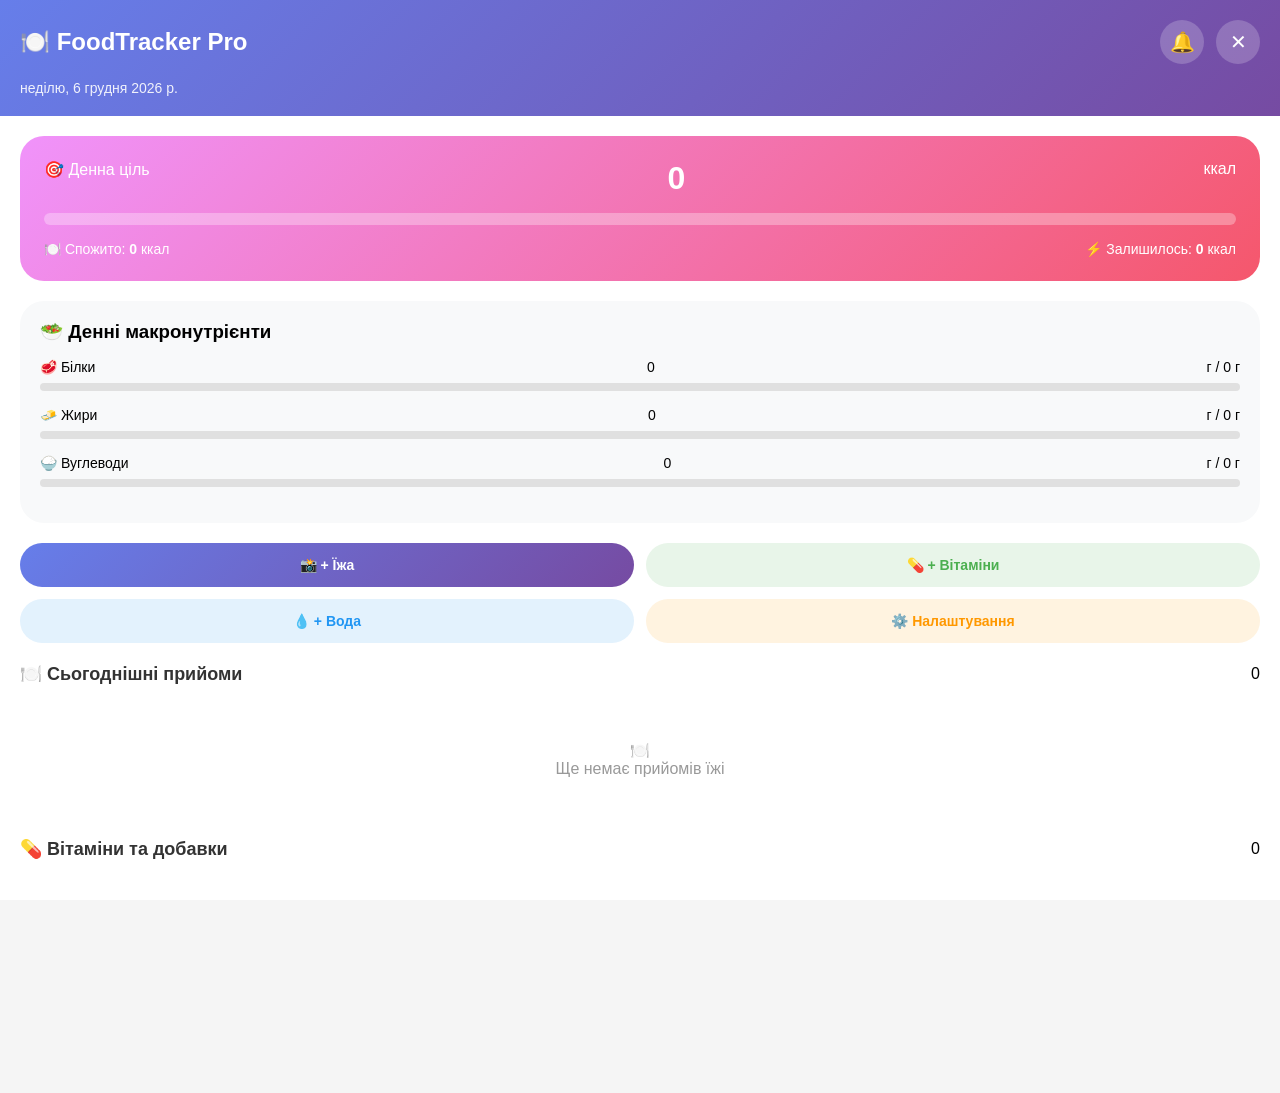
==== commit e31a1188: "Update index.html" ====
--- a/webapp/index.html
+++ b/webapp/index.html
@@ -3,12 +3,21 @@
 <head>
     <meta charset="UTF-8">
     <meta name="viewport" content="width=device-width, initial-scale=1.0, viewport-fit=cover">
-    <title>FoodTracker Pro - AI Nutritionist</title>
+    <title>FoodTracker Pro</title>
     <style>
         * {
             margin: 0;
             padding: 0;
             box-sizing: border-box;
+        }
+
+        /* Повний екран */
+        html, body {
+            width: 100%;
+            height: 100%;
+            margin: 0;
+            padding: 0;
+            overflow-x: hidden;
         }
 
         body {
@@ -51,19 +60,21 @@
             background: rgba(255,255,255,0.2);
             border: none;
             color: white;
-            width: 40px;
-            height: 40px;
-            border-radius: 20px;
+            width: 44px;
+            height: 44px;
+            border-radius: 22px;
             font-size: 20px;
             cursor: pointer;
-        }
-
-        .date-info {
-            font-size: 14px;
-            opacity: 0.9;
-        }
-
-        /* Картка калорій */
+            transition: all 0.3s;
+        }
+
+        .exit-btn:hover {
+            background: rgba(255,255,255,0.3);
+            transform: scale(1.05);
+        }
+
+        /* Інші стилі (залишаються без змін) */
+        .date-info { font-size: 14px; opacity: 0.9; }
         .calorie-card {
             background: linear-gradient(135deg, #f093fb 0%, #f5576c 100%);
             margin: 20px;
@@ -71,256 +82,48 @@
             border-radius: 24px;
             color: white;
         }
-
-        .calorie-header {
-            display: flex;
-            justify-content: space-between;
-            margin-bottom: 16px;
-        }
-
-        .calorie-goal {
-            font-size: 32px;
-            font-weight: bold;
-        }
-
-        .progress-bar {
-            background: rgba(255,255,255,0.3);
-            height: 12px;
-            border-radius: 6px;
-            overflow: hidden;
-            margin: 16px 0;
-        }
-
-        .progress-fill {
-            background: white;
-            height: 100%;
-            width: 0%;
-            transition: width 0.5s ease;
-        }
-
-        .calorie-stats {
-            display: flex;
-            justify-content: space-between;
-            font-size: 14px;
-        }
-
-        /* Картка макронутрієнтів */
-        .macros-card {
-            background: #f8f9fa;
-            margin: 20px;
-            padding: 20px;
-            border-radius: 24px;
-        }
-
-        .macro-item {
-            margin-bottom: 16px;
-        }
-
-        .macro-label {
-            display: flex;
-            justify-content: space-between;
-            margin-bottom: 8px;
-            font-size: 14px;
-        }
-
-        .macro-bar {
-            background: #e0e0e0;
-            height: 8px;
-            border-radius: 4px;
-            overflow: hidden;
-        }
-
-        .macro-fill {
-            height: 100%;
-            transition: width 0.5s ease;
-        }
-
+        .calorie-header { display: flex; justify-content: space-between; margin-bottom: 16px; }
+        .calorie-goal { font-size: 32px; font-weight: bold; }
+        .progress-bar { background: rgba(255,255,255,0.3); height: 12px; border-radius: 6px; overflow: hidden; margin: 16px 0; }
+        .progress-fill { background: white; height: 100%; width: 0%; transition: width 0.5s ease; }
+        .calorie-stats { display: flex; justify-content: space-between; font-size: 14px; }
+        .macros-card { background: #f8f9fa; margin: 20px; padding: 20px; border-radius: 24px; }
+        .macro-item { margin-bottom: 16px; }
+        .macro-label { display: flex; justify-content: space-between; margin-bottom: 8px; font-size: 14px; }
+        .macro-bar { background: #e0e0e0; height: 8px; border-radius: 4px; overflow: hidden; }
+        .macro-fill { height: 100%; transition: width 0.5s ease; }
         .protein-fill { background: #4caf50; }
         .fat-fill { background: #ff9800; }
         .carbs-fill { background: #2196f3; }
-
-        /* Кнопки дій */
-        .action-buttons {
-            display: grid;
-            grid-template-columns: 1fr 1fr;
-            gap: 12px;
-            margin: 20px;
-        }
-
-        .action-btn {
-            padding: 14px;
-            border: none;
-            border-radius: 28px;
-            font-size: 14px;
-            font-weight: 600;
-            cursor: pointer;
-            transition: all 0.3s;
-        }
-
-        .add-meal-btn {
-            background: linear-gradient(135deg, #667eea, #764ba2);
-            color: white;
-        }
-
-        .add-supplement-btn {
-            background: #e8f5e9;
-            color: #4caf50;
-        }
-
-        .add-water-btn {
-            background: #e3f2fd;
-            color: #2196f3;
-        }
-
-        /* Секція прийомів їжі */
-        .meals-section, .supplements-section {
-            margin: 20px;
-        }
-
-        .section-header {
-            display: flex;
-            justify-content: space-between;
-            align-items: center;
-            margin-bottom: 16px;
-        }
-
-        .section-header h3 {
-            font-size: 18px;
-            color: #333;
-        }
-
-        .meal-item, .supplement-item {
-            background: #f8f9fa;
-            padding: 16px;
-            border-radius: 16px;
-            margin-bottom: 12px;
-        }
-
-        .meal-header {
-            display: flex;
-            justify-content: space-between;
-            margin-bottom: 8px;
-        }
-
-        .meal-name {
-            font-weight: 600;
-            color: #333;
-        }
-
-        .meal-calories {
-            font-weight: 600;
-            color: #f5576c;
-        }
-
-        .meal-macros {
-            display: flex;
-            gap: 16px;
-            font-size: 12px;
-            color: #666;
-        }
-
-        .meal-feedback {
-            background: #e8f5e9;
-            padding: 8px 12px;
-            border-radius: 12px;
-            font-size: 12px;
-            color: #2e7d32;
-            margin-top: 8px;
-        }
-
-        /* Модальне вікно */
-        .modal {
-            display: none;
-            position: fixed;
-            top: 0;
-            left: 0;
-            right: 0;
-            bottom: 0;
-            background: rgba(0,0,0,0.5);
-            z-index: 1000;
-            align-items: center;
-            justify-content: center;
-        }
-
-        .modal-content {
-            background: white;
-            border-radius: 24px;
-            padding: 24px;
-            max-width: 90%;
-            width: 400px;
-            max-height: 80vh;
-            overflow-y: auto;
-        }
-
-        .modal-header {
-            display: flex;
-            justify-content: space-between;
-            margin-bottom: 20px;
-        }
-
-        .close-modal {
-            background: none;
-            border: none;
-            font-size: 24px;
-            cursor: pointer;
-        }
-
-        .form-group {
-            margin-bottom: 16px;
-        }
-
-        .form-group label {
-            display: block;
-            margin-bottom: 8px;
-            font-weight: 500;
-        }
-
-        .form-group input, .form-group select {
-            width: 100%;
-            padding: 12px;
-            border: 1px solid #ddd;
-            border-radius: 12px;
-            font-size: 16px;
-        }
-
-        .save-btn {
-            width: 100%;
-            padding: 14px;
-            background: linear-gradient(135deg, #667eea, #764ba2);
-            color: white;
-            border: none;
-            border-radius: 28px;
-            font-size: 16px;
-            font-weight: 600;
-            cursor: pointer;
-            margin-top: 16px;
-        }
-
-        /* Сповіщення */
-        .notification-bell {
-            position: relative;
-            cursor: pointer;
-        }
-
-        .notification-badge {
-            position: absolute;
-            top: -5px;
-            right: -5px;
-            background: #ff4757;
-            color: white;
-            border-radius: 50%;
-            width: 18px;
-            height: 18px;
-            font-size: 10px;
-            display: flex;
-            align-items: center;
-            justify-content: center;
-        }
+        .action-buttons { display: grid; grid-template-columns: 1fr 1fr; gap: 12px; margin: 20px; }
+        .action-btn { padding: 14px; border: none; border-radius: 28px; font-size: 14px; font-weight: 600; cursor: pointer; transition: all 0.3s; }
+        .add-meal-btn { background: linear-gradient(135deg, #667eea, #764ba2); color: white; }
+        .add-supplement-btn { background: #e8f5e9; color: #4caf50; }
+        .add-water-btn { background: #e3f2fd; color: #2196f3; }
+        .meals-section, .supplements-section { margin: 20px; }
+        .section-header { display: flex; justify-content: space-between; align-items: center; margin-bottom: 16px; }
+        .section-header h3 { font-size: 18px; color: #333; }
+        .meal-item, .supplement-item { background: #f8f9fa; padding: 16px; border-radius: 16px; margin-bottom: 12px; }
+        .meal-header { display: flex; justify-content: space-between; margin-bottom: 8px; }
+        .meal-name { font-weight: 600; color: #333; }
+        .meal-calories { font-weight: 600; color: #f5576c; }
+        .meal-macros { display: flex; gap: 16px; font-size: 12px; color: #666; }
+        .meal-feedback { background: #e8f5e9; padding: 8px 12px; border-radius: 12px; font-size: 12px; color: #2e7d32; margin-top: 8px; }
+        .modal { display: none; position: fixed; top: 0; left: 0; right: 0; bottom: 0; background: rgba(0,0,0,0.5); z-index: 1000; align-items: center; justify-content: center; }
+        .modal-content { background: white; border-radius: 24px; padding: 24px; max-width: 90%; width: 400px; max-height: 80vh; overflow-y: auto; }
+        .modal-header { display: flex; justify-content: space-between; margin-bottom: 20px; }
+        .close-modal { background: none; border: none; font-size: 24px; cursor: pointer; }
+        .form-group { margin-bottom: 16px; }
+        .form-group label { display: block; margin-bottom: 8px; font-weight: 500; }
+        .form-group input, .form-group select { width: 100%; padding: 14px; border: 1px solid #ddd; border-radius: 12px; font-size: 16px; }
+        .save-btn { width: 100%; padding: 14px; background: linear-gradient(135deg, #667eea, #764ba2); color: white; border: none; border-radius: 28px; font-size: 16px; font-weight: 600; cursor: pointer; margin-top: 16px; }
+        .notification-bell { position: relative; cursor: pointer; background: rgba(255,255,255,0.2); border: none; width: 44px; height: 44px; border-radius: 22px; font-size: 20px; }
+        .notification-badge { position: absolute; top: -5px; right: -5px; background: #ff4757; color: white; border-radius: 50%; width: 18px; height: 18px; font-size: 10px; display: flex; align-items: center; justify-content: center; }
+        .empty-state { text-align: center; padding: 40px; color: #999; }
     </style>
 </head>
 <body>
     <div class="app-container">
-        <!-- Хедер -->
         <div class="header">
             <div class="header-top">
                 <h1>🍽️ FoodTracker Pro</h1>
@@ -335,7 +138,6 @@
             <div class="date-info" id="currentDate"></div>
         </div>
 
-        <!-- Картка калорій -->
         <div class="calorie-card">
             <div class="calorie-header">
                 <span>🎯 Денна ціль</span>
@@ -351,7 +153,6 @@
             </div>
         </div>
 
-        <!-- Макронутрієнти -->
         <div class="macros-card">
             <h3 style="margin-bottom: 16px;">🥗 Денні макронутрієнти</h3>
             <div class="macro-item">
@@ -386,52 +187,34 @@
             </div>
         </div>
 
-        <!-- Кнопки дій -->
         <div class="action-buttons">
-            <button class="action-btn add-meal-btn" onclick="addMeal()">
-                📸 + Їжа
-            </button>
-            <button class="action-btn add-supplement-btn" onclick="addSupplement()">
-                💊 + Вітаміни
-            </button>
-            <button class="action-btn add-water-btn" onclick="addWater()">
-                💧 + Вода
-            </button>
-            <button class="action-btn" style="background: #fff3e0; color: #ff9800;" onclick="openSettings()">
-                ⚙️ Налаштування
-            </button>
-        </div>
-
-        <!-- Список прийомів їжі -->
+            <button class="action-btn add-meal-btn" onclick="addMeal()">📸 + Їжа</button>
+            <button class="action-btn add-supplement-btn" onclick="addSupplement()">💊 + Вітаміни</button>
+            <button class="action-btn add-water-btn" onclick="addWater()">💧 + Вода</button>
+            <button class="action-btn" style="background: #fff3e0; color: #ff9800;" onclick="openSettings()">⚙️ Налаштування</button>
+        </div>
+
         <div class="meals-section">
             <div class="section-header">
                 <h3>🍽️ Сьогоднішні прийоми</h3>
                 <span id="mealsCount">0</span>
             </div>
             <div id="mealsList">
-                <div class="empty-state" style="text-align: center; padding: 40px; color: #999;">
-                    <span>🍽️</span>
-                    <p>Ще немає прийомів їжі</p>
-                </div>
-            </div>
-        </div>
-
-        <!-- Список вітамінів/добавок -->
+                <div class="empty-state"><span>🍽️</span><p>Ще немає прийомів їжі</p></div>
+            </div>
+        </div>
+
         <div class="supplements-section">
             <div class="section-header">
                 <h3>💊 Вітаміни та добавки</h3>
                 <span id="supplementsCount">0</span>
             </div>
             <div id="supplementsList">
-                <div class="empty-state" style="text-align: center; padding: 40px; color: #999;">
-                    <span>💊</span>
-                    <p>Ще немає добавок</p>
-                </div>
+                <div class="empty-state"><span>💊</span><p>Ще немає добавок</p></div>
             </div>
         </div>
     </div>
 
-    <!-- Модальне вікно налаштувань -->
     <div id="settingsModal" class="modal">
         <div class="modal-content">
             <div class="modal-header">
@@ -439,413 +222,146 @@
                 <button class="close-modal" onclick="closeSettings()">×</button>
             </div>
             <div>
-                <div class="form-group">
-                    <label>👤 Вік (років)</label>
-                    <input type="number" id="age" placeholder="25" style="font-size: 16px; padding: 14px;">
-                </div>
-                <div class="form-group">
-                    <label>⚧ Стать</label>
-                    <select id="gender" style="font-size: 16px; padding: 14px;">
-                        <option value="male">Чоловік</option>
-                        <option value="female">Жінка</option>
-                    </select>
-                </div>
-                <div class="form-group">
-                    <label>📏 Зріст (см)</label>
-                    <input type="number" id="height" placeholder="170" style="font-size: 16px; padding: 14px;">
-                </div>
-                <div class="form-group">
-                    <label>⚖️ Вага (кг)</label>
-                    <input type="number" id="weight" step="0.1" placeholder="70" style="font-size: 16px; padding: 14px;">
-                </div>
-                <div class="form-group">
-                    <label>🏃 Рівень активності</label>
-                    <select id="activityLevel" style="font-size: 16px; padding: 14px;">
-                        <option value="sedentary">Сидячий (офісна робота)</option>
-                        <option value="light">Легкий (1-3 тренування)</option>
-                        <option value="moderate">Помірний (3-5 тренувань)</option>
-                        <option value="active">Високий (6-7 тренувань)</option>
-                        <option value="very_active">Дуже високий (фізична робота)</option>
-                    </select>
-                </div>
-                <div class="form-group">
-                    <label>🎯 Моя ціль</label>
-                    <select id="goal" style="font-size: 16px; padding: 14px;">
-                        <option value="lose">🏃 Схуднення</option>
-                        <option value="maintain">⚖️ Підтримка ваги</option>
-                        <option value="gain">💪 Набір м'язової маси</option>
-                    </select>
-                </div>
+                <div class="form-group"><label>👤 Вік (років)</label><input type="number" id="age" placeholder="25" style="font-size: 16px; padding: 14px;"></div>
+                <div class="form-group"><label>⚧ Стать</label><select id="gender" style="font-size: 16px; padding: 14px;"><option value="male">Чоловік</option><option value="female">Жінка</option></select></div>
+                <div class="form-group"><label>📏 Зріст (см)</label><input type="number" id="height" placeholder="170" style="font-size: 16px; padding: 14px;"></div>
+                <div class="form-group"><label>⚖️ Вага (кг)</label><input type="number" id="weight" step="0.1" placeholder="70" style="font-size: 16px; padding: 14px;"></div>
+                <div class="form-group"><label>🏃 Рівень активності</label><select id="activityLevel" style="font-size: 16px; padding: 14px;"><option value="sedentary">Сидячий</option><option value="light">Легкий</option><option value="moderate">Помірний</option><option value="active">Високий</option><option value="very_active">Дуже високий</option></select></div>
+                <div class="form-group"><label>🎯 Моя ціль</label><select id="goal" style="font-size: 16px; padding: 14px;"><option value="lose">🏃 Схуднення</option><option value="maintain">⚖️ Підтримка</option><option value="gain">💪 Набір маси</option></select></div>
                 <button class="save-btn" onclick="saveProfile()">💾 Зберегти зміни</button>
             </div>
         </div>
     </div>
 
-    <!-- Модальне вікно нагадувань -->
     <div id="notificationsModal" class="modal">
         <div class="modal-content">
-            <div class="modal-header">
-                <h3>⏰ Нагадування</h3>
-                <button class="close-modal" onclick="closeNotifications()">×</button>
-            </div>
-            <div id="notificationsList">
-                <div class="notification-item" style="display: flex; gap: 8px; margin-bottom: 12px;">
-                    <input type="time" id="notifTime1" style="flex: 1; padding: 12px; border-radius: 12px; border: 1px solid #ddd;">
-                    <button onclick="document.getElementById('notifTime1').parentElement.remove()" style="background: #ff4757; color: white; border: none; padding: 12px; border-radius: 12px;">🗑️</button>
-                </div>
-            </div>
-            <button class="save-btn" onclick="addNotificationRow()" style="background: #667eea; margin-bottom: 12px;">+ Додати час</button>
+            <div class="modal-header"><h3>⏰ Нагадування</h3><button class="close-modal" onclick="closeNotifications()">×</button></div>
+            <div id="notificationsList"><div style="display: flex; gap: 8px; margin-bottom: 12px;"><input type="time" class="notif-time" style="flex:1; padding:12px; border-radius:12px; border:1px solid #ddd;"><button onclick="this.parentElement.remove()" style="background:#ff4757; color:white; border:none; padding:12px; border-radius:12px;">🗑️</button></div></div>
+            <button class="save-btn" onclick="addNotificationRow()" style="background:#667eea; margin-bottom:12px;">+ Додати час</button>
             <button class="save-btn" onclick="saveNotifications()">💾 Зберегти нагадування</button>
         </div>
     </div>
 
     <script>
         const telegramId = new URLSearchParams(window.location.search).get('user_id');
-        let currentData = {
-            meals: [],
-            supplements: [],
-            water: 0,
-            user: null,
-            notifications: []
-        };
-
-        // Поточна дата
-        document.getElementById('currentDate').innerText = new Date().toLocaleDateString('uk-UA', {
-            weekday: 'long',
-            year: 'numeric',
-            month: 'long',
-            day: 'numeric'
-        });
-
-        // Вихід з додатку
+        let currentData = { meals: [], supplements: [], water: 0, user: null, notifications: [] };
+        let waterAmount = 0;
+
+        document.getElementById('currentDate').innerText = new Date().toLocaleDateString('uk-UA', { weekday: 'long', year: 'numeric', month: 'long', day: 'numeric' });
+
+        // Закриття додатку
         function closeApp() {
             if (window.Telegram && window.Telegram.WebApp) {
                 window.Telegram.WebApp.close();
             } else {
-                window.location.href = 'https://t.me/Aifood2_bot';
+                alert("Закрийте цю вкладку");
             }
         }
 
-        // Додавання прийому їжі
-        function addMeal() {
-            window.location.href = `/add-meal?user_id=${telegramId}`;
-        }
-
-        // Додавання вітамінів/добавок
+        function addMeal() { window.location.href = `/add-meal?user_id=${telegramId}`; }
+        
         function addSupplement() {
-            const supplementName = prompt("💊 Введіть назву вітаміну або добавки:", "Лляна олія");
-            if (supplementName) {
-                const supplement = {
-                    name: supplementName,
-                    created_at: new Date().toISOString()
-                };
-                
-                currentData.supplements.push(supplement);
+            const name = prompt("💊 Введіть назву:", "Лляна олія");
+            if (name) {
+                currentData.supplements.push({ name, created_at: new Date().toISOString() });
                 localStorage.setItem(`supplements_${telegramId}`, JSON.stringify(currentData.supplements));
                 renderSupplements();
-                updateNotificationBadge();
-                alert(`✅ ${supplementName} додано!`);
+                alert(`✅ ${name} додано!`);
             }
         }
-
-        // Додавання води
-        let waterAmount = 0;
+        
         function addWater() {
-            const amount = prompt("💧 Скільки води випили? (мл)", "250");
+            const amount = prompt("💧 Скільки води? (мл)", "250");
             if (amount) {
                 waterAmount += parseInt(amount);
                 localStorage.setItem(`water_${telegramId}`, waterAmount);
-                document.getElementById('waterAmount').innerText = waterAmount;
-                alert(`✅ Додано ${amount} мл води. Всього: ${waterAmount} мл`);
-                updateNotificationBadge();
+                alert(`✅ Додано ${amount} мл. Всього: ${waterAmount} мл`);
             }
         }
-
-        // Вітаміни та добавки
+        
         function renderSupplements() {
             const container = document.getElementById('supplementsList');
             document.getElementById('supplementsCount').innerText = currentData.supplements.length;
-            
-            if (currentData.supplements.length === 0) {
-                container.innerHTML = '<div style="text-align: center; padding: 40px; color: #999;"><span>💊</span><p>Ще немає добавок</p></div>';
-                return;
-            }
-            
-            container.innerHTML = currentData.supplements.map(sup => `
-                <div class="supplement-item">
-                    <div style="display: flex; justify-content: space-between; align-items: center;">
-                        <span style="font-weight: 600;">💊 ${sup.name}</span>
-                        <span style="font-size: 12px; color: #999;">${new Date(sup.created_at).toLocaleTimeString('uk-UA')}</span>
-                    </div>
-                </div>
-            `).join('');
-        }
-
-        // Завантаження даних з пам'яті
+            if (currentData.supplements.length === 0) { container.innerHTML = '<div class="empty-state"><span>💊</span><p>Ще немає добавок</p></div>'; return; }
+            container.innerHTML = currentData.supplements.map(s => `<div class="supplement-item"><div style="display:flex; justify-content:space-between;"><span>💊 ${s.name}</span><span style="font-size:12px; color:#999;">${new Date(s.created_at).toLocaleTimeString()}</span></div></div>`).join('');
+        }
+        
         function loadFromLocalStorage() {
             const savedMeals = localStorage.getItem(`meals_${telegramId}`);
-            if (savedMeals) {
-                currentData.meals = JSON.parse(savedMeals);
-                renderMeals();
-            }
-            
+            if (savedMeals) { currentData.meals = JSON.parse(savedMeals); renderMeals(); }
             const savedSupplements = localStorage.getItem(`supplements_${telegramId}`);
-            if (savedSupplements) {
-                currentData.supplements = JSON.parse(savedSupplements);
-                renderSupplements();
-            }
-            
+            if (savedSupplements) { currentData.supplements = JSON.parse(savedSupplements); renderSupplements(); }
             const savedWater = localStorage.getItem(`water_${telegramId}`);
-            if (savedWater) {
-                waterAmount = parseInt(savedWater);
-            }
-            
+            if (savedWater) waterAmount = parseInt(savedWater);
             const savedNotifications = localStorage.getItem(`notifications_${telegramId}`);
-            if (savedNotifications) {
-                currentData.notifications = JSON.parse(savedNotifications);
-            }
-        }
-
-        // Отримання даних з сервера
+            if (savedNotifications) currentData.notifications = JSON.parse(savedNotifications);
+        }
+        
         async function loadData() {
             try {
-                // Завантажуємо профіль
                 const userRes = await fetch(`/api/user/${telegramId}`);
                 const userData = await userRes.json();
                 if (!userData.error) {
                     currentData.user = userData;
                     document.getElementById('calorieGoal').innerText = Math.round(userData.daily_calorie_goal) || 2000;
-                    
                     const macros = calculateMacros(userData);
                     document.getElementById('proteinGoal').innerText = macros.protein;
                     document.getElementById('fatGoal').innerText = macros.fat;
                     document.getElementById('carbsGoal').innerText = macros.carbs;
                 }
-                
-                // Завантажуємо прийоми з сервера
                 const mealsRes = await fetch(`/api/meals/${telegramId}`);
                 const meals = await mealsRes.json();
-                if (!meals.error) {
-                    currentData.meals = meals;
-                    localStorage.setItem(`meals_${telegramId}`, JSON.stringify(meals));
-                    renderMeals();
-                    calculateTotals(meals, currentData.user);
-                } else {
-                    loadFromLocalStorage();
-                    calculateTotals(currentData.meals, currentData.user);
-                }
-                
-            } catch (error) {
-                console.error('Error loading data:', error);
-                loadFromLocalStorage();
-                calculateTotals(currentData.meals, currentData.user);
-            }
-        }
-
+                if (!meals.error) { currentData.meals = meals; localStorage.setItem(`meals_${telegramId}`, JSON.stringify(meals)); renderMeals(); calculateTotals(meals, currentData.user); }
+                else { loadFromLocalStorage(); calculateTotals(currentData.meals, currentData.user); }
+            } catch (error) { console.error(error); loadFromLocalStorage(); calculateTotals(currentData.meals, currentData.user); }
+        }
+        
         function calculateMacros(user) {
-            const calories = user?.daily_calorie_goal || 2000;
-            const weight = user?.weight || 70;
-            const goal = user?.goal || 'maintain';
-            
-            let proteinPerKg = 1.8;
-            if (goal === 'gain') proteinPerKg = 2.0;
-            if (goal === 'lose') proteinPerKg = 2.2;
-            
-            const protein = Math.round(weight * proteinPerKg);
-            const fat = Math.round((calories * 0.28) / 9);
-            const carbs = Math.round((calories - (protein * 4) - (fat * 9)) / 4);
-            
+            const calories = user?.daily_calorie_goal || 2000, weight = user?.weight || 70, goal = user?.goal || 'maintain';
+            let ppk = 1.8; if (goal === 'gain') ppk = 2.0; if (goal === 'lose') ppk = 2.2;
+            const protein = Math.round(weight * ppk), fat = Math.round((calories * 0.28) / 9), carbs = Math.round((calories - (protein * 4) - (fat * 9)) / 4);
             return { protein, fat, carbs };
         }
-
+        
         function renderMeals() {
             const container = document.getElementById('mealsList');
             document.getElementById('mealsCount').innerText = currentData.meals.length;
-            
-            if (currentData.meals.length === 0) {
-                container.innerHTML = '<div style="text-align: center; padding: 40px; color: #999;"><span>🍽️</span><p>Ще немає прийомів їжі</p></div>';
-                return;
-            }
-            
-            container.innerHTML = currentData.meals.map(meal => `
-                <div class="meal-item">
-                    <div class="meal-header">
-                        <span class="meal-name">${meal.name}</span>
-                        <span class="meal-calories">${meal.calories} ккал</span>
-                    </div>
-                    <div class="meal-macros">
-                        <span>🥩 ${meal.protein || 0}г</span>
-                        <span>🧈 ${meal.fat || 0}г</span>
-                        <span>🍚 ${meal.carbs || 0}г</span>
-                    </div>
-                    ${meal.feedback ? `<div class="meal-feedback">💡 ${meal.feedback}</div>` : ''}
-                    <div style="font-size: 11px; color: #999; margin-top: 8px;">${new Date(meal.created_at).toLocaleTimeString('uk-UA')}</div>
-                </div>
-            `).join('');
-        }
-
+            if (currentData.meals.length === 0) { container.innerHTML = '<div class="empty-state"><span>🍽️</span><p>Ще немає прийомів їжі</p></div>'; return; }
+            container.innerHTML = currentData.meals.map(m => `<div class="meal-item"><div class="meal-header"><span class="meal-name">${m.name}</span><span class="meal-calories">${m.calories} ккал</span></div><div class="meal-macros"><span>🥩 ${m.protein || 0}г</span><span>🧈 ${m.fat || 0}г</span><span>🍚 ${m.carbs || 0}г</span></div>${m.feedback ? `<div class="meal-feedback">💡 ${m.feedback}</div>` : ''}<div style="font-size:11px; color:#999; margin-top:8px;">${new Date(m.created_at).toLocaleTimeString()}</div></div>`).join('');
+        }
+        
         function calculateTotals(meals, user) {
             let totalCalories = 0, totalProtein = 0, totalFat = 0, totalCarbs = 0;
-            
-            meals.forEach(meal => {
-                totalCalories += meal.calories || 0;
-                totalProtein += meal.protein || 0;
-                totalFat += meal.fat || 0;
-                totalCarbs += meal.carbs || 0;
-            });
-            
-            const goal = user?.daily_calorie_goal || 2000;
-            const remaining = Math.max(0, goal - totalCalories);
-            const progress = (totalCalories / goal) * 100;
-            
+            meals.forEach(m => { totalCalories += m.calories || 0; totalProtein += m.protein || 0; totalFat += m.fat || 0; totalCarbs += m.carbs || 0; });
+            const goal = user?.daily_calorie_goal || 2000, remaining = Math.max(0, goal - totalCalories), progress = (totalCalories / goal) * 100;
             document.getElementById('consumedCalories').innerText = totalCalories;
             document.getElementById('remainingCalories').innerText = Math.round(remaining);
             document.getElementById('calorieProgress').style.width = Math.min(progress, 100) + '%';
-            
             document.getElementById('proteinValue').innerText = totalProtein;
             document.getElementById('fatValue').innerText = totalFat;
             document.getElementById('carbsValue').innerText = totalCarbs;
-            
             const macros = calculateMacros(user);
             document.getElementById('proteinBar').style.width = Math.min((totalProtein / macros.protein) * 100, 100) + '%';
             document.getElementById('fatBar').style.width = Math.min((totalFat / macros.fat) * 100, 100) + '%';
             document.getElementById('carbsBar').style.width = Math.min((totalCarbs / macros.carbs) * 100, 100) + '%';
         }
-
-        // Налаштування
-        function openSettings() {
-            document.getElementById('settingsModal').style.display = 'flex';
-            if (currentData.user) {
-                document.getElementById('age').value = currentData.user.age || '';
-                document.getElementById('gender').value = currentData.user.gender || 'male';
-                document.getElementById('height').value = currentData.user.height || '';
-                document.getElementById('weight').value = currentData.user.weight || '';
-                document.getElementById('activityLevel').value = currentData.user.activity_level || 'moderate';
-                document.getElementById('goal').value = currentData.user.goal || 'maintain';
-            }
-        }
-
-        function closeSettings() {
-            document.getElementById('settingsModal').style.display = 'none';
-        }
-
+        
+        function openSettings() { document.getElementById('settingsModal').style.display = 'flex'; if (currentData.user) { document.getElementById('age').value = currentData.user.age || ''; document.getElementById('gender').value = currentData.user.gender || 'male'; document.getElementById('height').value = currentData.user.height || ''; document.getElementById('weight').value = currentData.user.weight || ''; document.getElementById('activityLevel').value = currentData.user.activity_level || 'moderate'; document.getElementById('goal').value = currentData.user.goal || 'maintain'; } }
+        function closeSettings() { document.getElementById('settingsModal').style.display = 'none'; }
         async function saveProfile() {
-            const profile = {
-                age: parseInt(document.getElementById('age').value) || 0,
-                gender: document.getElementById('gender').value,
-                height: parseInt(document.getElementById('height').value) || 0,
-                weight: parseFloat(document.getElementById('weight').value) || 0,
-                activity_level: document.getElementById('activityLevel').value,
-                goal: document.getElementById('goal').value
-            };
-            
-            try {
-                const response = await fetch(`/api/user/${telegramId}`, {
-                    method: 'POST',
-                    headers: { 'Content-Type': 'application/json' },
-                    body: JSON.stringify(profile)
-                });
-                
-                if (response.ok) {
-                    alert('✅ Профіль збережено!');
-                    closeSettings();
-                    loadData();
-                } else {
-                    alert('❌ Помилка збереження');
-                }
-            } catch (error) {
-                console.error('Save error:', error);
-                alert('❌ Помилка збереження');
-            }
-        }
-
-        // Нагадування
-        function openNotifications() {
-            document.getElementById('notificationsModal').style.display = 'flex';
-            loadNotificationsUI();
-        }
-
-        function closeNotifications() {
-            document.getElementById('notificationsModal').style.display = 'none';
-        }
-
-        function addNotificationRow() {
-            const container = document.getElementById('notificationsList');
-            const row = document.createElement('div');
-            row.className = 'notification-item';
-            row.style.display = 'flex';
-            row.style.gap = '8px';
-            row.style.marginBottom = '12px';
-            row.innerHTML = `
-                <input type="time" class="notif-time" style="flex: 1; padding: 12px; border-radius: 12px; border: 1px solid #ddd;">
-                <button onclick="this.parentElement.remove()" style="background: #ff4757; color: white; border: none; padding: 12px; border-radius: 12px;">🗑️</button>
-            `;
-            container.appendChild(row);
-        }
-
-        function loadNotificationsUI() {
-            const container = document.getElementById('notificationsList');
-            container.innerHTML = '';
-            if (currentData.notifications.length === 0) {
-                addNotificationRow();
-            } else {
-                currentData.notifications.forEach(time => {
-                    const row = document.createElement('div');
-                    row.className = 'notification-item';
-                    row.style.display = 'flex';
-                    row.style.gap = '8px';
-                    row.style.marginBottom = '12px';
-                    row.innerHTML = `
-                        <input type="time" class="notif-time" value="${time}" style="flex: 1; padding: 12px; border-radius: 12px; border: 1px solid #ddd;">
-                        <button onclick="this.parentElement.remove()" style="background: #ff4757; color: white; border: none; padding: 12px; border-radius: 12px;">🗑️</button>
-                    `;
-                    container.appendChild(row);
-                });
-            }
-        }
-
-        async function saveNotifications() {
-            const times = [];
-            document.querySelectorAll('.notif-time').forEach(input => {
-                if (input.value) {
-                    times.push(input.value);
-                }
-            });
-            
-            currentData.notifications = times;
-            localStorage.setItem(`notifications_${telegramId}`, JSON.stringify(times));
-            
-            try {
-                await fetch(`/api/notifications/${telegramId}`, {
-                    method: 'POST',
-                    headers: { 'Content-Type': 'application/json' },
-                    body: JSON.stringify(times)
-                });
-            } catch (error) {
-                console.error('Error saving notifications:', error);
-            }
-            
-            alert('✅ Нагадування збережено!');
-            closeNotifications();
-            updateNotificationBadge();
-        }
-
-        function updateNotificationBadge() {
-            const badge = document.getElementById('notificationBadge');
-            if (currentData.notifications && currentData.notifications.length > 0) {
-                badge.style.display = 'flex';
-                badge.innerText = currentData.notifications.length;
-            } else {
-                badge.style.display = 'none';
-            }
-        }
-
-        // Запуск
-        if (telegramId) {
-            loadData();
-            setInterval(loadData, 30000);
-            updateNotificationBadge();
-        }
+            const profile = { age: parseInt(document.getElementById('age').value) || 0, gender: document.getElementById('gender').value, height: parseInt(document.getElementById('height').value) || 0, weight: parseFloat(document.getElementById('weight').value) || 0, activity_level: document.getElementById('activityLevel').value, goal: document.getElementById('goal').value };
+            const response = await fetch(`/api/user/${telegramId}`, { method: 'POST', headers: { 'Content-Type': 'application/json' }, body: JSON.stringify(profile) });
+            if (response.ok) { alert('✅ Профіль збережено!'); closeSettings(); loadData(); } else alert('❌ Помилка');
+        }
+        
+        function openNotifications() { document.getElementById('notificationsModal').style.display = 'flex'; loadNotificationsUI(); }
+        function closeNotifications() { document.getElementById('notificationsModal').style.display = 'none'; }
+        function addNotificationRow() { const c = document.getElementById('notificationsList'); const d = document.createElement('div'); d.style.display = 'flex'; d.style.gap = '8px'; d.style.marginBottom = '12px'; d.innerHTML = `<input type="time" class="notif-time" style="flex:1; padding:12px; border-radius:12px; border:1px solid #ddd;"><button onclick="this.parentElement.remove()" style="background:#ff4757; color:white; border:none; padding:12px; border-radius:12px;">🗑️</button>`; c.appendChild(d); }
+        function loadNotificationsUI() { const c = document.getElementById('notificationsList'); c.innerHTML = ''; if (currentData.notifications.length === 0) addNotificationRow(); else currentData.notifications.forEach(t => { const d = document.createElement('div'); d.style.display = 'flex'; d.style.gap = '8px'; d.style.marginBottom = '12px'; d.innerHTML = `<input type="time" class="notif-time" value="${t}" style="flex:1; padding:12px; border-radius:12px; border:1px solid #ddd;"><button onclick="this.parentElement.remove()" style="background:#ff4757; color:white; border:none; padding:12px; border-radius:12px;">🗑️</button>`; c.appendChild(d); }); }
+        async function saveNotifications() { const times = []; document.querySelectorAll('.notif-time').forEach(i => { if (i.value) times.push(i.value); }); currentData.notifications = times; localStorage.setItem(`notifications_${telegramId}`, JSON.stringify(times)); await fetch(`/api/notifications/${telegramId}`, { method: 'POST', headers: { 'Content-Type': 'application/json' }, body: JSON.stringify({ times }) }); alert('✅ Нагадування збережено!'); closeNotifications(); updateNotificationBadge(); }
+        function updateNotificationBadge() { const badge = document.getElementById('notificationBadge'); if (currentData.notifications?.length > 0) { badge.style.display = 'flex'; badge.innerText = currentData.notifications.length; } else badge.style.display = 'none'; }
+        
+        if (telegramId) { loadData(); setInterval(loadData, 30000); updateNotificationBadge(); }
     </script>
 </body>
 </html>
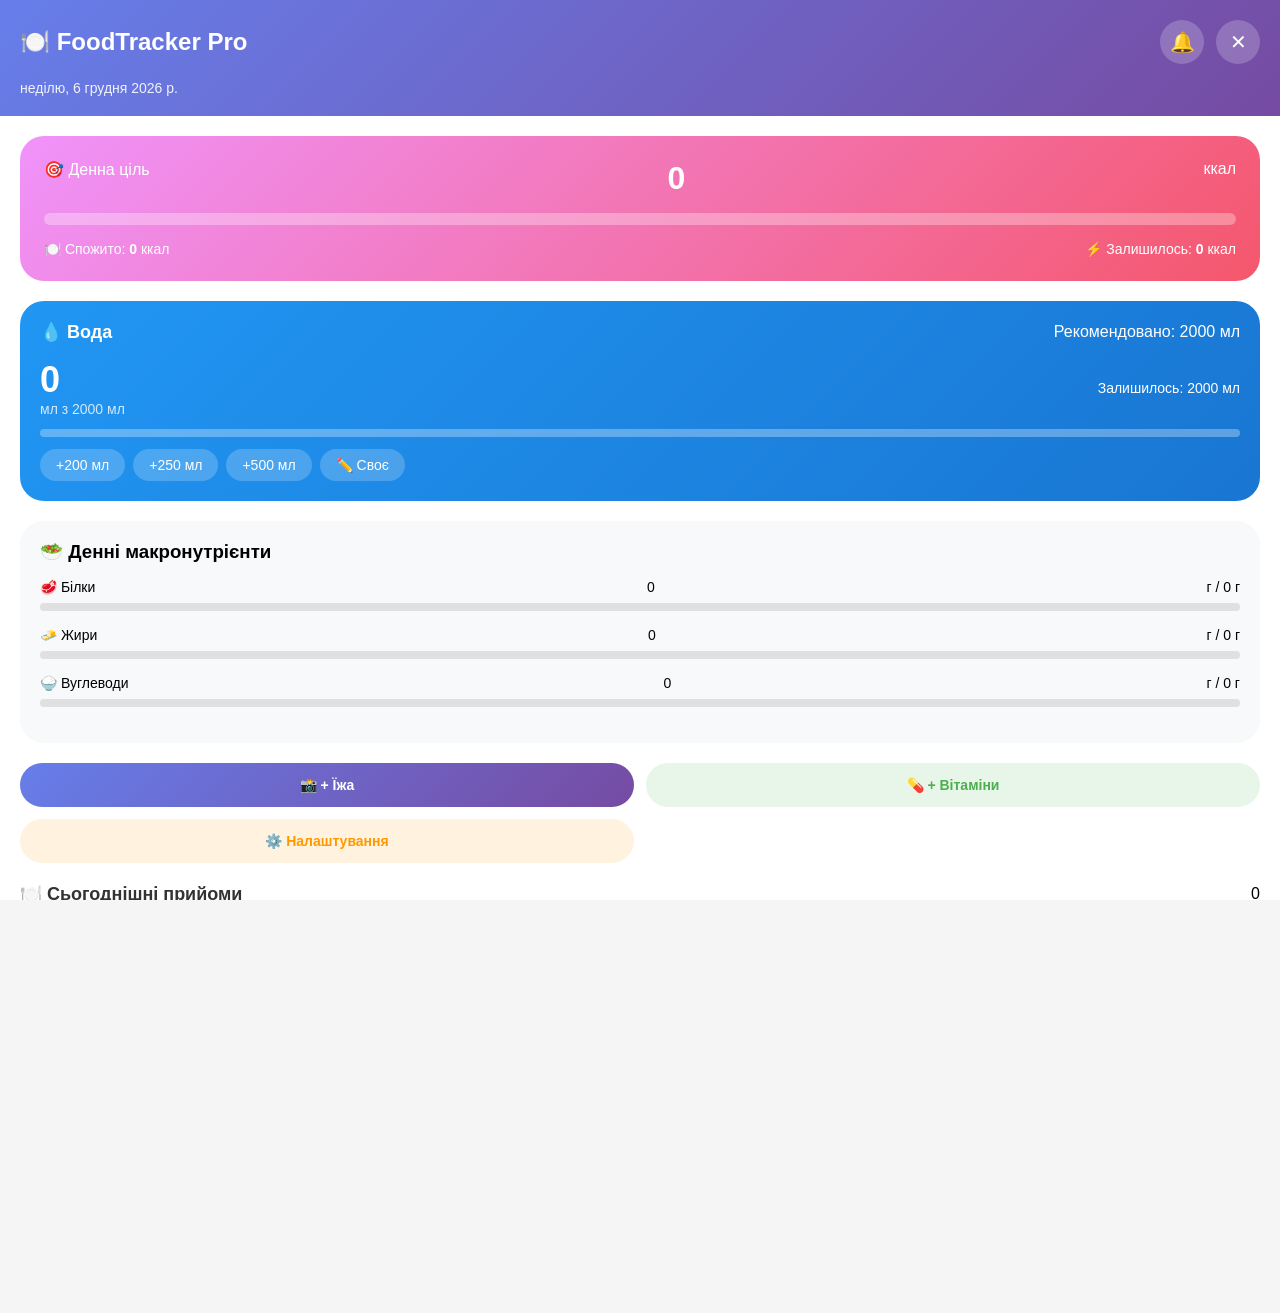
==== commit b7adb5e8: "Update index.html" ====
--- a/webapp/index.html
+++ b/webapp/index.html
@@ -5,88 +5,41 @@
     <meta name="viewport" content="width=device-width, initial-scale=1.0, viewport-fit=cover">
     <title>FoodTracker Pro</title>
     <style>
-        * {
-            margin: 0;
-            padding: 0;
-            box-sizing: border-box;
-        }
-
-        /* Повний екран */
-        html, body {
-            width: 100%;
-            height: 100%;
-            margin: 0;
-            padding: 0;
-            overflow-x: hidden;
-        }
-
-        body {
-            font-family: -apple-system, BlinkMacSystemFont, 'Segoe UI', Roboto, Helvetica, Arial, sans-serif;
-            background: #f5f5f5;
-            min-height: 100vh;
-        }
-
-        /* Головний контейнер - на весь екран */
-        .app-container {
-            width: 100%;
-            min-height: 100vh;
-            background: white;
-            padding-bottom: 80px;
-        }
-
+        * { margin: 0; padding: 0; box-sizing: border-box; }
+        html, body { width: 100%; height: 100%; margin: 0; padding: 0; overflow-x: hidden; }
+        body { font-family: -apple-system, BlinkMacSystemFont, 'Segoe UI', Roboto, Helvetica, Arial, sans-serif; background: #f5f5f5; min-height: 100vh; }
+        .app-container { width: 100%; min-height: 100vh; background: white; padding-bottom: 80px; }
+        
         /* Хедер */
-        .header {
-            background: linear-gradient(135deg, #667eea 0%, #764ba2 100%);
-            color: white;
-            padding: 20px;
-            position: sticky;
-            top: 0;
-            z-index: 100;
-        }
-
-        .header-top {
-            display: flex;
-            justify-content: space-between;
-            align-items: center;
-            margin-bottom: 16px;
-        }
-
-        .header h1 {
-            font-size: 24px;
-            font-weight: 600;
-        }
-
-        .exit-btn {
-            background: rgba(255,255,255,0.2);
-            border: none;
-            color: white;
-            width: 44px;
-            height: 44px;
-            border-radius: 22px;
-            font-size: 20px;
-            cursor: pointer;
-            transition: all 0.3s;
-        }
-
-        .exit-btn:hover {
-            background: rgba(255,255,255,0.3);
-            transform: scale(1.05);
-        }
-
-        /* Інші стилі (залишаються без змін) */
+        .header { background: linear-gradient(135deg, #667eea 0%, #764ba2 100%); color: white; padding: 20px; position: sticky; top: 0; z-index: 100; }
+        .header-top { display: flex; justify-content: space-between; align-items: center; margin-bottom: 16px; }
+        .header h1 { font-size: 24px; font-weight: 600; }
+        .exit-btn { background: rgba(255,255,255,0.2); border: none; color: white; width: 44px; height: 44px; border-radius: 22px; font-size: 20px; cursor: pointer; transition: all 0.3s; }
+        .exit-btn:hover { background: rgba(255,255,255,0.3); transform: scale(1.05); }
         .date-info { font-size: 14px; opacity: 0.9; }
-        .calorie-card {
-            background: linear-gradient(135deg, #f093fb 0%, #f5576c 100%);
-            margin: 20px;
-            padding: 24px;
-            border-radius: 24px;
-            color: white;
-        }
+        
+        /* Картка калорій */
+        .calorie-card { background: linear-gradient(135deg, #f093fb 0%, #f5576c 100%); margin: 20px; padding: 24px; border-radius: 24px; color: white; }
         .calorie-header { display: flex; justify-content: space-between; margin-bottom: 16px; }
         .calorie-goal { font-size: 32px; font-weight: bold; }
         .progress-bar { background: rgba(255,255,255,0.3); height: 12px; border-radius: 6px; overflow: hidden; margin: 16px 0; }
         .progress-fill { background: white; height: 100%; width: 0%; transition: width 0.5s ease; }
         .calorie-stats { display: flex; justify-content: space-between; font-size: 14px; }
+        
+        /* Картка води */
+        .water-card { background: linear-gradient(135deg, #2196f3 0%, #1976d2 100%); margin: 20px; padding: 20px; border-radius: 24px; color: white; }
+        .water-header { display: flex; justify-content: space-between; align-items: center; margin-bottom: 16px; }
+        .water-header h3 { font-size: 18px; }
+        .water-stats { display: flex; justify-content: space-between; align-items: center; }
+        .water-amount { font-size: 36px; font-weight: bold; }
+        .water-goal { font-size: 14px; opacity: 0.8; }
+        .water-progress { background: rgba(255,255,255,0.3); height: 8px; border-radius: 4px; overflow: hidden; margin: 12px 0; }
+        .water-fill { background: white; height: 100%; width: 0%; transition: width 0.5s ease; }
+        .water-buttons { display: flex; gap: 8px; margin-top: 12px; }
+        .water-btn { background: rgba(255,255,255,0.2); border: none; color: white; padding: 8px 16px; border-radius: 20px; cursor: pointer; font-size: 14px; }
+        .water-btn:hover { background: rgba(255,255,255,0.3); }
+        
+        /* Картка макронутрієнтів */
         .macros-card { background: #f8f9fa; margin: 20px; padding: 20px; border-radius: 24px; }
         .macro-item { margin-bottom: 16px; }
         .macro-label { display: flex; justify-content: space-between; margin-bottom: 8px; font-size: 14px; }
@@ -95,11 +48,15 @@
         .protein-fill { background: #4caf50; }
         .fat-fill { background: #ff9800; }
         .carbs-fill { background: #2196f3; }
+        
+        /* Кнопки дій */
         .action-buttons { display: grid; grid-template-columns: 1fr 1fr; gap: 12px; margin: 20px; }
         .action-btn { padding: 14px; border: none; border-radius: 28px; font-size: 14px; font-weight: 600; cursor: pointer; transition: all 0.3s; }
         .add-meal-btn { background: linear-gradient(135deg, #667eea, #764ba2); color: white; }
         .add-supplement-btn { background: #e8f5e9; color: #4caf50; }
         .add-water-btn { background: #e3f2fd; color: #2196f3; }
+        
+        /* Секції */
         .meals-section, .supplements-section { margin: 20px; }
         .section-header { display: flex; justify-content: space-between; align-items: center; margin-bottom: 16px; }
         .section-header h3 { font-size: 18px; color: #333; }
@@ -109,6 +66,8 @@
         .meal-calories { font-weight: 600; color: #f5576c; }
         .meal-macros { display: flex; gap: 16px; font-size: 12px; color: #666; }
         .meal-feedback { background: #e8f5e9; padding: 8px 12px; border-radius: 12px; font-size: 12px; color: #2e7d32; margin-top: 8px; }
+        
+        /* Модальні вікна */
         .modal { display: none; position: fixed; top: 0; left: 0; right: 0; bottom: 0; background: rgba(0,0,0,0.5); z-index: 1000; align-items: center; justify-content: center; }
         .modal-content { background: white; border-radius: 24px; padding: 24px; max-width: 90%; width: 400px; max-height: 80vh; overflow-y: auto; }
         .modal-header { display: flex; justify-content: space-between; margin-bottom: 20px; }
@@ -128,16 +87,14 @@
             <div class="header-top">
                 <h1>🍽️ FoodTracker Pro</h1>
                 <div style="display: flex; gap: 12px;">
-                    <button class="notification-bell" onclick="openNotifications()">
-                        🔔
-                        <span id="notificationBadge" class="notification-badge" style="display: none;">0</span>
-                    </button>
+                    <button class="notification-bell" onclick="openNotifications()">🔔<span id="notificationBadge" class="notification-badge" style="display: none;">0</span></button>
                     <button class="exit-btn" onclick="closeApp()">✕</button>
                 </div>
             </div>
             <div class="date-info" id="currentDate"></div>
         </div>
 
+        <!-- Картка калорій -->
         <div class="calorie-card">
             <div class="calorie-header">
                 <span>🎯 Денна ціль</span>
@@ -153,86 +110,82 @@
             </div>
         </div>
 
+        <!-- Картка води -->
+        <div class="water-card">
+            <div class="water-header">
+                <h3>💧 Вода</h3>
+                <span>Рекомендовано: 2000 мл</span>
+            </div>
+            <div class="water-stats">
+                <div>
+                    <div class="water-amount" id="waterAmount">0</div>
+                    <div class="water-goal">мл з 2000 мл</div>
+                </div>
+                <div style="font-size: 14px;" id="waterRemaining">Залишилось: 2000 мл</div>
+            </div>
+            <div class="water-progress">
+                <div class="water-fill" id="waterProgress" style="width: 0%"></div>
+            </div>
+            <div class="water-buttons">
+                <button class="water-btn" onclick="addWaterAmount(200)">+200 мл</button>
+                <button class="water-btn" onclick="addWaterAmount(250)">+250 мл</button>
+                <button class="water-btn" onclick="addWaterAmount(500)">+500 мл</button>
+                <button class="water-btn" onclick="addWaterCustom()">✏️ Своє</button>
+            </div>
+        </div>
+
+        <!-- Макронутрієнти -->
         <div class="macros-card">
             <h3 style="margin-bottom: 16px;">🥗 Денні макронутрієнти</h3>
             <div class="macro-item">
-                <div class="macro-label">
-                    <span>🥩 Білки</span>
-                    <span id="proteinValue">0</span>
-                    <span>г / <span id="proteinGoal">0</span> г</span>
-                </div>
-                <div class="macro-bar">
-                    <div class="macro-fill protein-fill" id="proteinBar" style="width: 0%"></div>
-                </div>
+                <div class="macro-label"><span>🥩 Білки</span><span id="proteinValue">0</span><span>г / <span id="proteinGoal">0</span> г</span></div>
+                <div class="macro-bar"><div class="macro-fill protein-fill" id="proteinBar" style="width: 0%"></div></div>
             </div>
             <div class="macro-item">
-                <div class="macro-label">
-                    <span>🧈 Жири</span>
-                    <span id="fatValue">0</span>
-                    <span>г / <span id="fatGoal">0</span> г</span>
-                </div>
-                <div class="macro-bar">
-                    <div class="macro-fill fat-fill" id="fatBar" style="width: 0%"></div>
-                </div>
+                <div class="macro-label"><span>🧈 Жири</span><span id="fatValue">0</span><span>г / <span id="fatGoal">0</span> г</span></div>
+                <div class="macro-bar"><div class="macro-fill fat-fill" id="fatBar" style="width: 0%"></div></div>
             </div>
             <div class="macro-item">
-                <div class="macro-label">
-                    <span>🍚 Вуглеводи</span>
-                    <span id="carbsValue">0</span>
-                    <span>г / <span id="carbsGoal">0</span> г</span>
-                </div>
-                <div class="macro-bar">
-                    <div class="macro-fill carbs-fill" id="carbsBar" style="width: 0%"></div>
-                </div>
-            </div>
-        </div>
-
+                <div class="macro-label"><span>🍚 Вуглеводи</span><span id="carbsValue">0</span><span>г / <span id="carbsGoal">0</span> г</span></div>
+                <div class="macro-bar"><div class="macro-fill carbs-fill" id="carbsBar" style="width: 0%"></div></div>
+            </div>
+        </div>
+
+        <!-- Кнопки дій -->
         <div class="action-buttons">
             <button class="action-btn add-meal-btn" onclick="addMeal()">📸 + Їжа</button>
             <button class="action-btn add-supplement-btn" onclick="addSupplement()">💊 + Вітаміни</button>
-            <button class="action-btn add-water-btn" onclick="addWater()">💧 + Вода</button>
             <button class="action-btn" style="background: #fff3e0; color: #ff9800;" onclick="openSettings()">⚙️ Налаштування</button>
         </div>
 
+        <!-- Список прийомів їжі -->
         <div class="meals-section">
-            <div class="section-header">
-                <h3>🍽️ Сьогоднішні прийоми</h3>
-                <span id="mealsCount">0</span>
-            </div>
-            <div id="mealsList">
-                <div class="empty-state"><span>🍽️</span><p>Ще немає прийомів їжі</p></div>
-            </div>
-        </div>
-
+            <div class="section-header"><h3>🍽️ Сьогоднішні прийоми</h3><span id="mealsCount">0</span></div>
+            <div id="mealsList"><div class="empty-state"><span>🍽️</span><p>Ще немає прийомів їжі</p></div></div>
+        </div>
+
+        <!-- Вітаміни та добавки -->
         <div class="supplements-section">
-            <div class="section-header">
-                <h3>💊 Вітаміни та добавки</h3>
-                <span id="supplementsCount">0</span>
-            </div>
-            <div id="supplementsList">
-                <div class="empty-state"><span>💊</span><p>Ще немає добавок</p></div>
-            </div>
+            <div class="section-header"><h3>💊 Вітаміни та добавки</h3><span id="supplementsCount">0</span></div>
+            <div id="supplementsList"><div class="empty-state"><span>💊</span><p>Ще немає добавок</p></div></div>
         </div>
     </div>
 
+    <!-- Модальне вікно налаштувань -->
     <div id="settingsModal" class="modal">
         <div class="modal-content">
-            <div class="modal-header">
-                <h3>⚙️ Налаштування профілю</h3>
-                <button class="close-modal" onclick="closeSettings()">×</button>
-            </div>
-            <div>
-                <div class="form-group"><label>👤 Вік (років)</label><input type="number" id="age" placeholder="25" style="font-size: 16px; padding: 14px;"></div>
-                <div class="form-group"><label>⚧ Стать</label><select id="gender" style="font-size: 16px; padding: 14px;"><option value="male">Чоловік</option><option value="female">Жінка</option></select></div>
-                <div class="form-group"><label>📏 Зріст (см)</label><input type="number" id="height" placeholder="170" style="font-size: 16px; padding: 14px;"></div>
-                <div class="form-group"><label>⚖️ Вага (кг)</label><input type="number" id="weight" step="0.1" placeholder="70" style="font-size: 16px; padding: 14px;"></div>
-                <div class="form-group"><label>🏃 Рівень активності</label><select id="activityLevel" style="font-size: 16px; padding: 14px;"><option value="sedentary">Сидячий</option><option value="light">Легкий</option><option value="moderate">Помірний</option><option value="active">Високий</option><option value="very_active">Дуже високий</option></select></div>
-                <div class="form-group"><label>🎯 Моя ціль</label><select id="goal" style="font-size: 16px; padding: 14px;"><option value="lose">🏃 Схуднення</option><option value="maintain">⚖️ Підтримка</option><option value="gain">💪 Набір маси</option></select></div>
-                <button class="save-btn" onclick="saveProfile()">💾 Зберегти зміни</button>
-            </div>
+            <div class="modal-header"><h3>⚙️ Налаштування профілю</h3><button class="close-modal" onclick="closeSettings()">×</button></div>
+            <div class="form-group"><label>👤 Вік (років)</label><input type="number" id="age" placeholder="25"></div>
+            <div class="form-group"><label>⚧ Стать</label><select id="gender"><option value="male">Чоловік</option><option value="female">Жінка</option></select></div>
+            <div class="form-group"><label>📏 Зріст (см)</label><input type="number" id="height" placeholder="170"></div>
+            <div class="form-group"><label>⚖️ Вага (кг)</label><input type="number" id="weight" step="0.1" placeholder="70"></div>
+            <div class="form-group"><label>🏃 Рівень активності</label><select id="activityLevel"><option value="sedentary">Сидячий</option><option value="light">Легкий</option><option value="moderate">Помірний</option><option value="active">Високий</option><option value="very_active">Дуже високий</option></select></div>
+            <div class="form-group"><label>🎯 Моя ціль</label><select id="goal"><option value="lose">🏃 Схуднення</option><option value="maintain">⚖️ Підтримка</option><option value="gain">💪 Набір маси</option></select></div>
+            <button class="save-btn" onclick="saveProfile()">💾 Зберегти зміни</button>
         </div>
     </div>
 
+    <!-- Модальне вікно нагадувань -->
     <div id="notificationsModal" class="modal">
         <div class="modal-content">
             <div class="modal-header"><h3>⏰ Нагадування</h3><button class="close-modal" onclick="closeNotifications()">×</button></div>
@@ -246,120 +199,64 @@
         const telegramId = new URLSearchParams(window.location.search).get('user_id');
         let currentData = { meals: [], supplements: [], water: 0, user: null, notifications: [] };
         let waterAmount = 0;
+        const WATER_GOAL = 2000;
 
         document.getElementById('currentDate').innerText = new Date().toLocaleDateString('uk-UA', { weekday: 'long', year: 'numeric', month: 'long', day: 'numeric' });
 
-        // Закриття додатку
-        function closeApp() {
-            if (window.Telegram && window.Telegram.WebApp) {
-                window.Telegram.WebApp.close();
-            } else {
-                alert("Закрийте цю вкладку");
-            }
-        }
-
+        function closeApp() { if (window.Telegram?.WebApp) window.Telegram.WebApp.close(); else alert("Закрийте цю вкладку"); }
         function addMeal() { window.location.href = `/add-meal?user_id=${telegramId}`; }
-        
-        function addSupplement() {
-            const name = prompt("💊 Введіть назву:", "Лляна олія");
-            if (name) {
-                currentData.supplements.push({ name, created_at: new Date().toISOString() });
-                localStorage.setItem(`supplements_${telegramId}`, JSON.stringify(currentData.supplements));
-                renderSupplements();
-                alert(`✅ ${name} додано!`);
-            }
-        }
-        
-        function addWater() {
-            const amount = prompt("💧 Скільки води? (мл)", "250");
-            if (amount) {
-                waterAmount += parseInt(amount);
-                localStorage.setItem(`water_${telegramId}`, waterAmount);
-                alert(`✅ Додано ${amount} мл. Всього: ${waterAmount} мл`);
-            }
-        }
-        
-        function renderSupplements() {
-            const container = document.getElementById('supplementsList');
-            document.getElementById('supplementsCount').innerText = currentData.supplements.length;
-            if (currentData.supplements.length === 0) { container.innerHTML = '<div class="empty-state"><span>💊</span><p>Ще немає добавок</p></div>'; return; }
-            container.innerHTML = currentData.supplements.map(s => `<div class="supplement-item"><div style="display:flex; justify-content:space-between;"><span>💊 ${s.name}</span><span style="font-size:12px; color:#999;">${new Date(s.created_at).toLocaleTimeString()}</span></div></div>`).join('');
-        }
-        
-        function loadFromLocalStorage() {
-            const savedMeals = localStorage.getItem(`meals_${telegramId}`);
-            if (savedMeals) { currentData.meals = JSON.parse(savedMeals); renderMeals(); }
-            const savedSupplements = localStorage.getItem(`supplements_${telegramId}`);
-            if (savedSupplements) { currentData.supplements = JSON.parse(savedSupplements); renderSupplements(); }
-            const savedWater = localStorage.getItem(`water_${telegramId}`);
-            if (savedWater) waterAmount = parseInt(savedWater);
-            const savedNotifications = localStorage.getItem(`notifications_${telegramId}`);
-            if (savedNotifications) currentData.notifications = JSON.parse(savedNotifications);
-        }
-        
-        async function loadData() {
-            try {
-                const userRes = await fetch(`/api/user/${telegramId}`);
-                const userData = await userRes.json();
-                if (!userData.error) {
-                    currentData.user = userData;
-                    document.getElementById('calorieGoal').innerText = Math.round(userData.daily_calorie_goal) || 2000;
-                    const macros = calculateMacros(userData);
-                    document.getElementById('proteinGoal').innerText = macros.protein;
-                    document.getElementById('fatGoal').innerText = macros.fat;
-                    document.getElementById('carbsGoal').innerText = macros.carbs;
-                }
-                const mealsRes = await fetch(`/api/meals/${telegramId}`);
-                const meals = await mealsRes.json();
-                if (!meals.error) { currentData.meals = meals; localStorage.setItem(`meals_${telegramId}`, JSON.stringify(meals)); renderMeals(); calculateTotals(meals, currentData.user); }
-                else { loadFromLocalStorage(); calculateTotals(currentData.meals, currentData.user); }
-            } catch (error) { console.error(error); loadFromLocalStorage(); calculateTotals(currentData.meals, currentData.user); }
-        }
-        
-        function calculateMacros(user) {
-            const calories = user?.daily_calorie_goal || 2000, weight = user?.weight || 70, goal = user?.goal || 'maintain';
-            let ppk = 1.8; if (goal === 'gain') ppk = 2.0; if (goal === 'lose') ppk = 2.2;
-            const protein = Math.round(weight * ppk), fat = Math.round((calories * 0.28) / 9), carbs = Math.round((calories - (protein * 4) - (fat * 9)) / 4);
-            return { protein, fat, carbs };
-        }
-        
-        function renderMeals() {
-            const container = document.getElementById('mealsList');
-            document.getElementById('mealsCount').innerText = currentData.meals.length;
-            if (currentData.meals.length === 0) { container.innerHTML = '<div class="empty-state"><span>🍽️</span><p>Ще немає прийомів їжі</p></div>'; return; }
-            container.innerHTML = currentData.meals.map(m => `<div class="meal-item"><div class="meal-header"><span class="meal-name">${m.name}</span><span class="meal-calories">${m.calories} ккал</span></div><div class="meal-macros"><span>🥩 ${m.protein || 0}г</span><span>🧈 ${m.fat || 0}г</span><span>🍚 ${m.carbs || 0}г</span></div>${m.feedback ? `<div class="meal-feedback">💡 ${m.feedback}</div>` : ''}<div style="font-size:11px; color:#999; margin-top:8px;">${new Date(m.created_at).toLocaleTimeString()}</div></div>`).join('');
-        }
-        
-        function calculateTotals(meals, user) {
-            let totalCalories = 0, totalProtein = 0, totalFat = 0, totalCarbs = 0;
-            meals.forEach(m => { totalCalories += m.calories || 0; totalProtein += m.protein || 0; totalFat += m.fat || 0; totalCarbs += m.carbs || 0; });
-            const goal = user?.daily_calorie_goal || 2000, remaining = Math.max(0, goal - totalCalories), progress = (totalCalories / goal) * 100;
-            document.getElementById('consumedCalories').innerText = totalCalories;
-            document.getElementById('remainingCalories').innerText = Math.round(remaining);
-            document.getElementById('calorieProgress').style.width = Math.min(progress, 100) + '%';
-            document.getElementById('proteinValue').innerText = totalProtein;
-            document.getElementById('fatValue').innerText = totalFat;
-            document.getElementById('carbsValue').innerText = totalCarbs;
-            const macros = calculateMacros(user);
-            document.getElementById('proteinBar').style.width = Math.min((totalProtein / macros.protein) * 100, 100) + '%';
-            document.getElementById('fatBar').style.width = Math.min((totalFat / macros.fat) * 100, 100) + '%';
-            document.getElementById('carbsBar').style.width = Math.min((totalCarbs / macros.carbs) * 100, 100) + '%';
-        }
-        
         function openSettings() { document.getElementById('settingsModal').style.display = 'flex'; if (currentData.user) { document.getElementById('age').value = currentData.user.age || ''; document.getElementById('gender').value = currentData.user.gender || 'male'; document.getElementById('height').value = currentData.user.height || ''; document.getElementById('weight').value = currentData.user.weight || ''; document.getElementById('activityLevel').value = currentData.user.activity_level || 'moderate'; document.getElementById('goal').value = currentData.user.goal || 'maintain'; } }
         function closeSettings() { document.getElementById('settingsModal').style.display = 'none'; }
+        function openNotifications() { document.getElementById('notificationsModal').style.display = 'flex'; loadNotificationsUI(); }
+        function closeNotifications() { document.getElementById('notificationsModal').style.display = 'none'; }
+        function addNotificationRow() { const c = document.getElementById('notificationsList'); const d = document.createElement('div'); d.style.display = 'flex'; d.style.gap = '8px'; d.style.marginBottom = '12px'; d.innerHTML = `<input type="time" class="notif-time" style="flex:1; padding:12px; border-radius:12px; border:1px solid #ddd;"><button onclick="this.parentElement.remove()" style="background:#ff4757; color:white; border:none; padding:12px; border-radius:12px;">🗑️</button>`; c.appendChild(d); }
+        
+        function loadNotificationsUI() { const c = document.getElementById('notificationsList'); c.innerHTML = ''; if (currentData.notifications.length === 0) addNotificationRow(); else currentData.notifications.forEach(t => { const d = document.createElement('div'); d.style.display = 'flex'; d.style.gap = '8px'; d.style.marginBottom = '12px'; d.innerHTML = `<input type="time" class="notif-time" value="${t}" style="flex:1; padding:12px; border-radius:12px; border:1px solid #ddd;"><button onclick="this.parentElement.remove()" style="background:#ff4757; color:white; border:none; padding:12px; border-radius:12px;">🗑️</button>`; c.appendChild(d); }); }
+        
+        async function saveNotifications() { const times = []; document.querySelectorAll('.notif-time').forEach(i => { if (i.value) times.push(i.value); }); currentData.notifications = times; localStorage.setItem(`notifications_${telegramId}`, JSON.stringify(times)); await fetch(`/api/notifications/${telegramId}`, { method: 'POST', headers: { 'Content-Type': 'application/json' }, body: JSON.stringify({ times }) }); alert('✅ Нагадування збережено!'); closeNotifications(); updateNotificationBadge(); }
+        
+        function updateNotificationBadge() { const badge = document.getElementById('notificationBadge'); if (currentData.notifications?.length > 0) { badge.style.display = 'flex'; badge.innerText = currentData.notifications.length; } else badge.style.display = 'none'; }
+        
+        // Вода
+        async function addWaterAmount(ml) { await saveWater(waterAmount + ml); }
+        async function addWaterCustom() { const amount = prompt("💧 Скільки води випили? (мл)", "250"); if (amount && !isNaN(amount)) await saveWater(waterAmount + parseInt(amount)); }
+        
+        async function saveWater(total) { waterAmount = total; localStorage.setItem(`water_${telegramId}`, waterAmount); await fetch(`/api/water/${telegramId}`, { method: 'POST', headers: { 'Content-Type': 'application/json' }, body: JSON.stringify({ amount: 0, total: waterAmount }) }); updateWaterDisplay(); }
+        
+        function updateWaterDisplay() { const percent = (waterAmount / WATER_GOAL) * 100; document.getElementById('waterAmount').innerText = waterAmount; document.getElementById('waterRemaining').innerText = `Залишилось: ${Math.max(0, WATER_GOAL - waterAmount)} мл`; document.getElementById('waterProgress').style.width = Math.min(percent, 100) + '%'; }
+        
         async function saveProfile() {
             const profile = { age: parseInt(document.getElementById('age').value) || 0, gender: document.getElementById('gender').value, height: parseInt(document.getElementById('height').value) || 0, weight: parseFloat(document.getElementById('weight').value) || 0, activity_level: document.getElementById('activityLevel').value, goal: document.getElementById('goal').value };
             const response = await fetch(`/api/user/${telegramId}`, { method: 'POST', headers: { 'Content-Type': 'application/json' }, body: JSON.stringify(profile) });
             if (response.ok) { alert('✅ Профіль збережено!'); closeSettings(); loadData(); } else alert('❌ Помилка');
         }
         
-        function openNotifications() { document.getElementById('notificationsModal').style.display = 'flex'; loadNotificationsUI(); }
-        function closeNotifications() { document.getElementById('notificationsModal').style.display = 'none'; }
-        function addNotificationRow() { const c = document.getElementById('notificationsList'); const d = document.createElement('div'); d.style.display = 'flex'; d.style.gap = '8px'; d.style.marginBottom = '12px'; d.innerHTML = `<input type="time" class="notif-time" style="flex:1; padding:12px; border-radius:12px; border:1px solid #ddd;"><button onclick="this.parentElement.remove()" style="background:#ff4757; color:white; border:none; padding:12px; border-radius:12px;">🗑️</button>`; c.appendChild(d); }
-        function loadNotificationsUI() { const c = document.getElementById('notificationsList'); c.innerHTML = ''; if (currentData.notifications.length === 0) addNotificationRow(); else currentData.notifications.forEach(t => { const d = document.createElement('div'); d.style.display = 'flex'; d.style.gap = '8px'; d.style.marginBottom = '12px'; d.innerHTML = `<input type="time" class="notif-time" value="${t}" style="flex:1; padding:12px; border-radius:12px; border:1px solid #ddd;"><button onclick="this.parentElement.remove()" style="background:#ff4757; color:white; border:none; padding:12px; border-radius:12px;">🗑️</button>`; c.appendChild(d); }); }
-        async function saveNotifications() { const times = []; document.querySelectorAll('.notif-time').forEach(i => { if (i.value) times.push(i.value); }); currentData.notifications = times; localStorage.setItem(`notifications_${telegramId}`, JSON.stringify(times)); await fetch(`/api/notifications/${telegramId}`, { method: 'POST', headers: { 'Content-Type': 'application/json' }, body: JSON.stringify({ times }) }); alert('✅ Нагадування збережено!'); closeNotifications(); updateNotificationBadge(); }
-        function updateNotificationBadge() { const badge = document.getElementById('notificationBadge'); if (currentData.notifications?.length > 0) { badge.style.display = 'flex'; badge.innerText = currentData.notifications.length; } else badge.style.display = 'none'; }
+        function addSupplement() { const name = prompt("💊 Введіть назву:", "Лляна олія"); if (name) { currentData.supplements.push({ name, created_at: new Date().toISOString() }); localStorage.setItem(`supplements_${telegramId}`, JSON.stringify(currentData.supplements)); renderSupplements(); alert(`✅ ${name} додано!`); } }
+        
+        function renderSupplements() { const container = document.getElementById('supplementsList'); document.getElementById('supplementsCount').innerText = currentData.supplements.length; if (currentData.supplements.length === 0) { container.innerHTML = '<div class="empty-state"><span>💊</span><p>Ще немає добавок</p></div>'; return; } container.innerHTML = currentData.supplements.map(s => `<div class="supplement-item"><div style="display:flex; justify-content:space-between;"><span>💊 ${s.name}</span><span style="font-size:12px; color:#999;">${new Date(s.created_at).toLocaleTimeString()}</span></div></div>`).join(''); }
+        
+        function loadFromLocalStorage() {
+            const savedMeals = localStorage.getItem(`meals_${telegramId}`); if (savedMeals) { currentData.meals = JSON.parse(savedMeals); renderMeals(); }
+            const savedSupplements = localStorage.getItem(`supplements_${telegramId}`); if (savedSupplements) { currentData.supplements = JSON.parse(savedSupplements); renderSupplements(); }
+            const savedWater = localStorage.getItem(`water_${telegramId}`); if (savedWater) { waterAmount = parseInt(savedWater); updateWaterDisplay(); }
+            const savedNotifications = localStorage.getItem(`notifications_${telegramId}`); if (savedNotifications) currentData.notifications = JSON.parse(savedNotifications);
+        }
+        
+        async function loadData() {
+            try {
+                const userRes = await fetch(`/api/user/${telegramId}`); const userData = await userRes.json();
+                if (!userData.error) { currentData.user = userData; document.getElementById('calorieGoal').innerText = Math.round(userData.daily_calorie_goal) || 2000; const macros = calculateMacros(userData); document.getElementById('proteinGoal').innerText = macros.protein; document.getElementById('fatGoal').innerText = macros.fat; document.getElementById('carbsGoal').innerText = macros.carbs; }
+                const mealsRes = await fetch(`/api/meals/${telegramId}`); const meals = await mealsRes.json();
+                if (!meals.error) { currentData.meals = meals; localStorage.setItem(`meals_${telegramId}`, JSON.stringify(meals)); renderMeals(); calculateTotals(meals, currentData.user); } else { loadFromLocalStorage(); calculateTotals(currentData.meals, currentData.user); }
+                const waterRes = await fetch(`/api/water/${telegramId}`); const waterData = await waterRes.json(); if (waterData.total) { waterAmount = waterData.total; updateWaterDisplay(); }
+            } catch (error) { console.error(error); loadFromLocalStorage(); calculateTotals(currentData.meals, currentData.user); }
+        }
+        
+        function calculateMacros(user) { const calories = user?.daily_calorie_goal || 2000, weight = user?.weight || 70, goal = user?.goal || 'maintain'; let ppk = 1.8; if (goal === 'gain') ppk = 2.0; if (goal === 'lose') ppk = 2.2; const protein = Math.round(weight * ppk), fat = Math.round((calories * 0.28) / 9), carbs = Math.round((calories - (protein * 4) - (fat * 9)) / 4); return { protein, fat, carbs }; }
+        
+        function renderMeals() { const container = document.getElementById('mealsList'); document.getElementById('mealsCount').innerText = currentData.meals.length; if (currentData.meals.length === 0) { container.innerHTML = '<div class="empty-state"><span>🍽️</span><p>Ще немає прийомів їжі</p></div>'; return; } container.innerHTML = currentData.meals.map(m => `<div class="meal-item"><div class="meal-header"><span class="meal-name">${m.name}</span><span class="meal-calories">${m.calories} ккал</span></div><div class="meal-macros"><span>🥩 ${m.protein || 0}г</span><span>🧈 ${m.fat || 0}г</span><span>🍚 ${m.carbs || 0}г</span></div>${m.feedback ? `<div class="meal-feedback">💡 ${m.feedback}</div>` : ''}<div style="font-size:11px; color:#999; margin-top:8px;">${new Date(m.created_at).toLocaleTimeString()}</div></div>`).join(''); }
+        
+        function calculateTotals(meals, user) { let totalCalories = 0, totalProtein = 0, totalFat = 0, totalCarbs = 0; meals.forEach(m => { totalCalories += m.calories || 0; totalProtein += m.protein || 0; totalFat += m.fat || 0; totalCarbs += m.carbs || 0; }); const goal = user?.daily_calorie_goal || 2000, remaining = Math.max(0, goal - totalCalories), progress = (totalCalories / goal) * 100; document.getElementById('consumedCalories').innerText = totalCalories; document.getElementById('remainingCalories').innerText = Math.round(remaining); document.getElementById('calorieProgress').style.width = Math.min(progress, 100) + '%'; document.getElementById('proteinValue').innerText = totalProtein; document.getElementById('fatValue').innerText = totalFat; document.getElementById('carbsValue').innerText = totalCarbs; const macros = calculateMacros(user); document.getElementById('proteinBar').style.width = Math.min((totalProtein / macros.protein) * 100, 100) + '%'; document.getElementById('fatBar').style.width = Math.min((totalFat / macros.fat) * 100, 100) + '%'; document.getElementById('carbsBar').style.width = Math.min((totalCarbs / macros.carbs) * 100, 100) + '%'; }
         
         if (telegramId) { loadData(); setInterval(loadData, 30000); updateNotificationBadge(); }
     </script>
